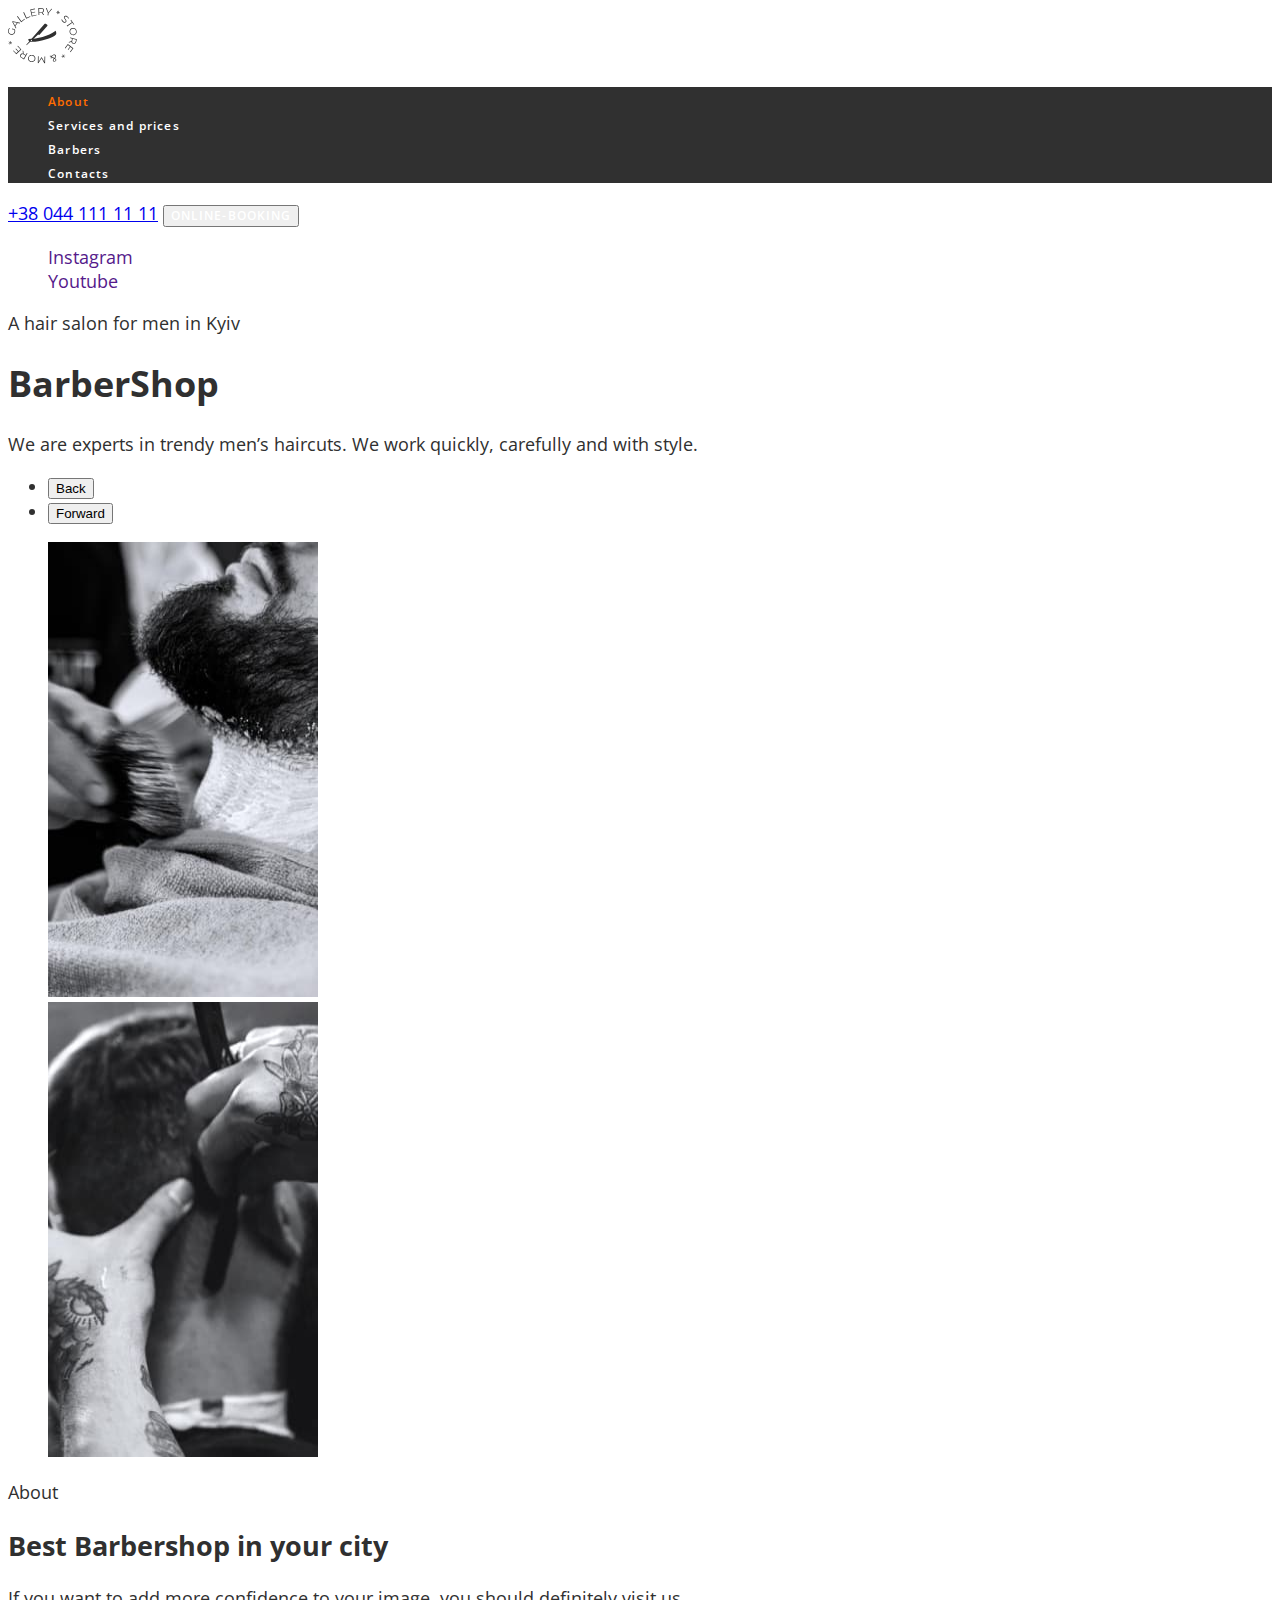
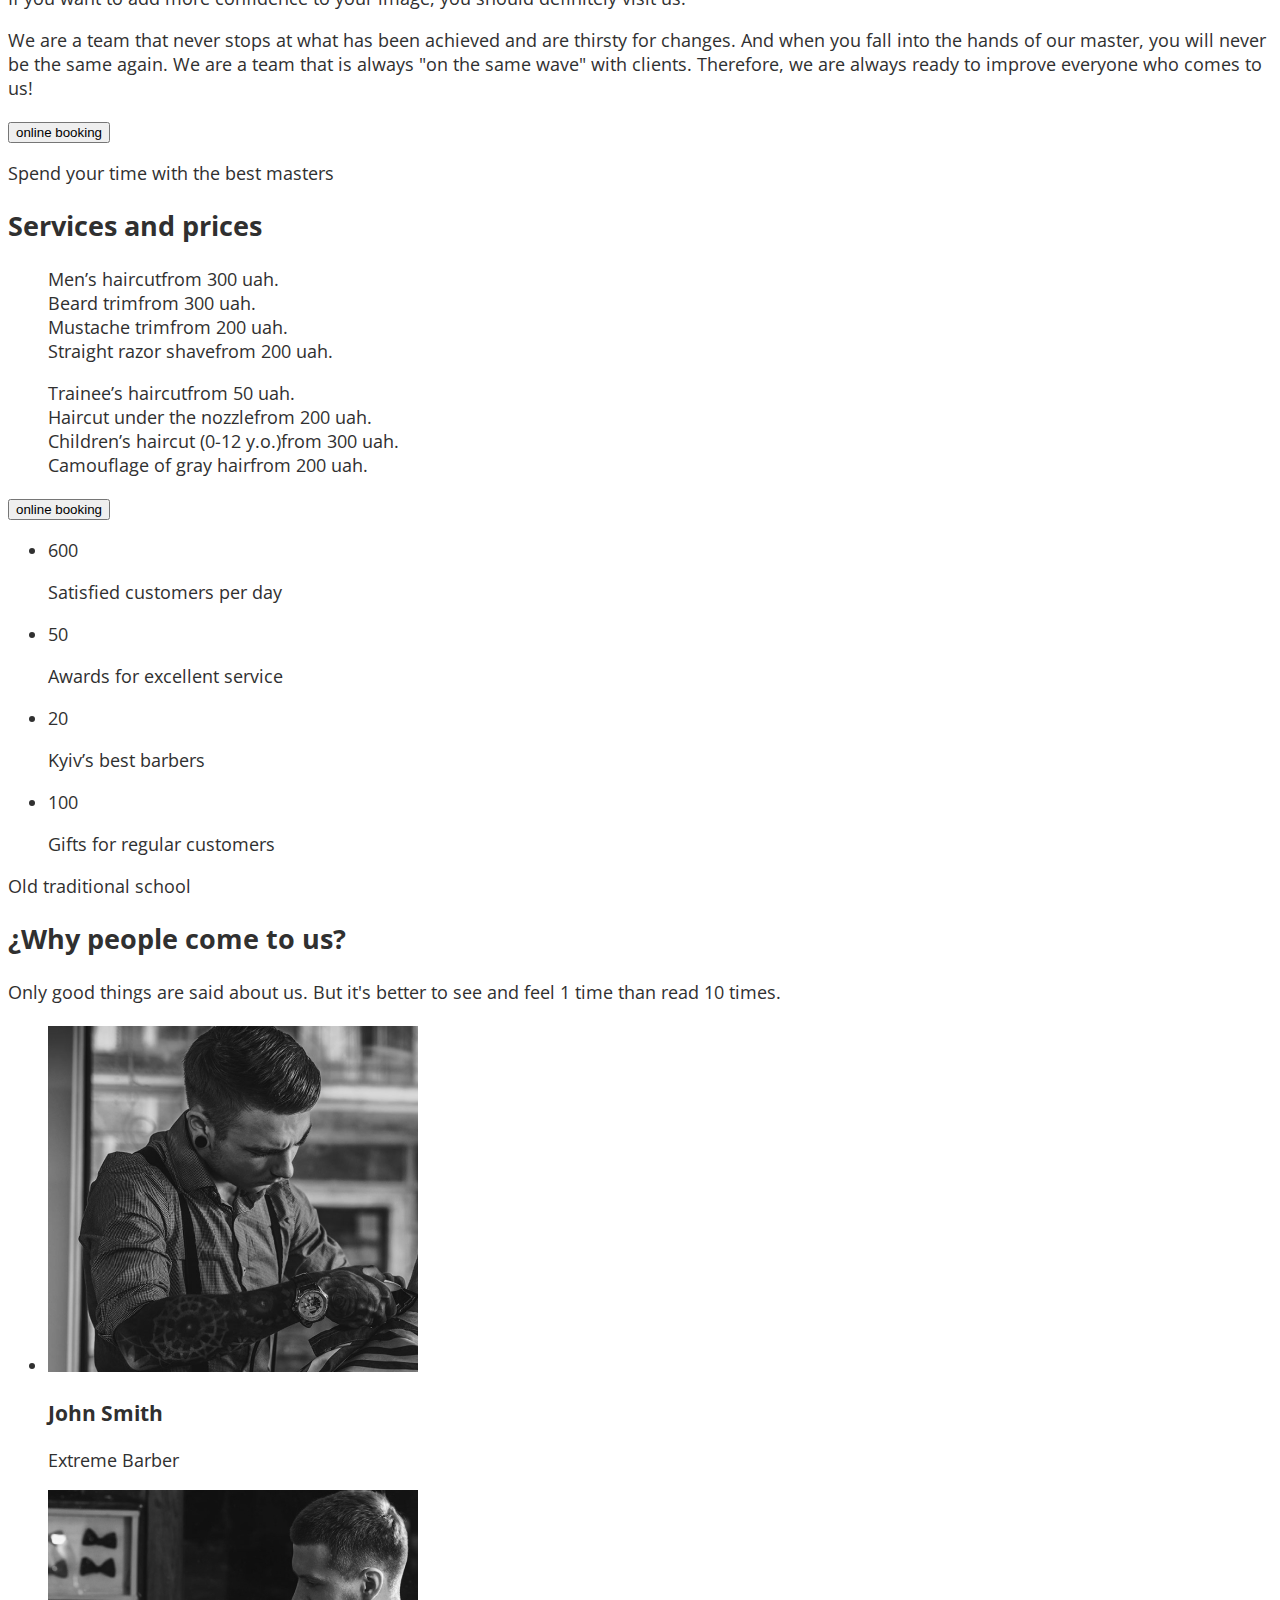
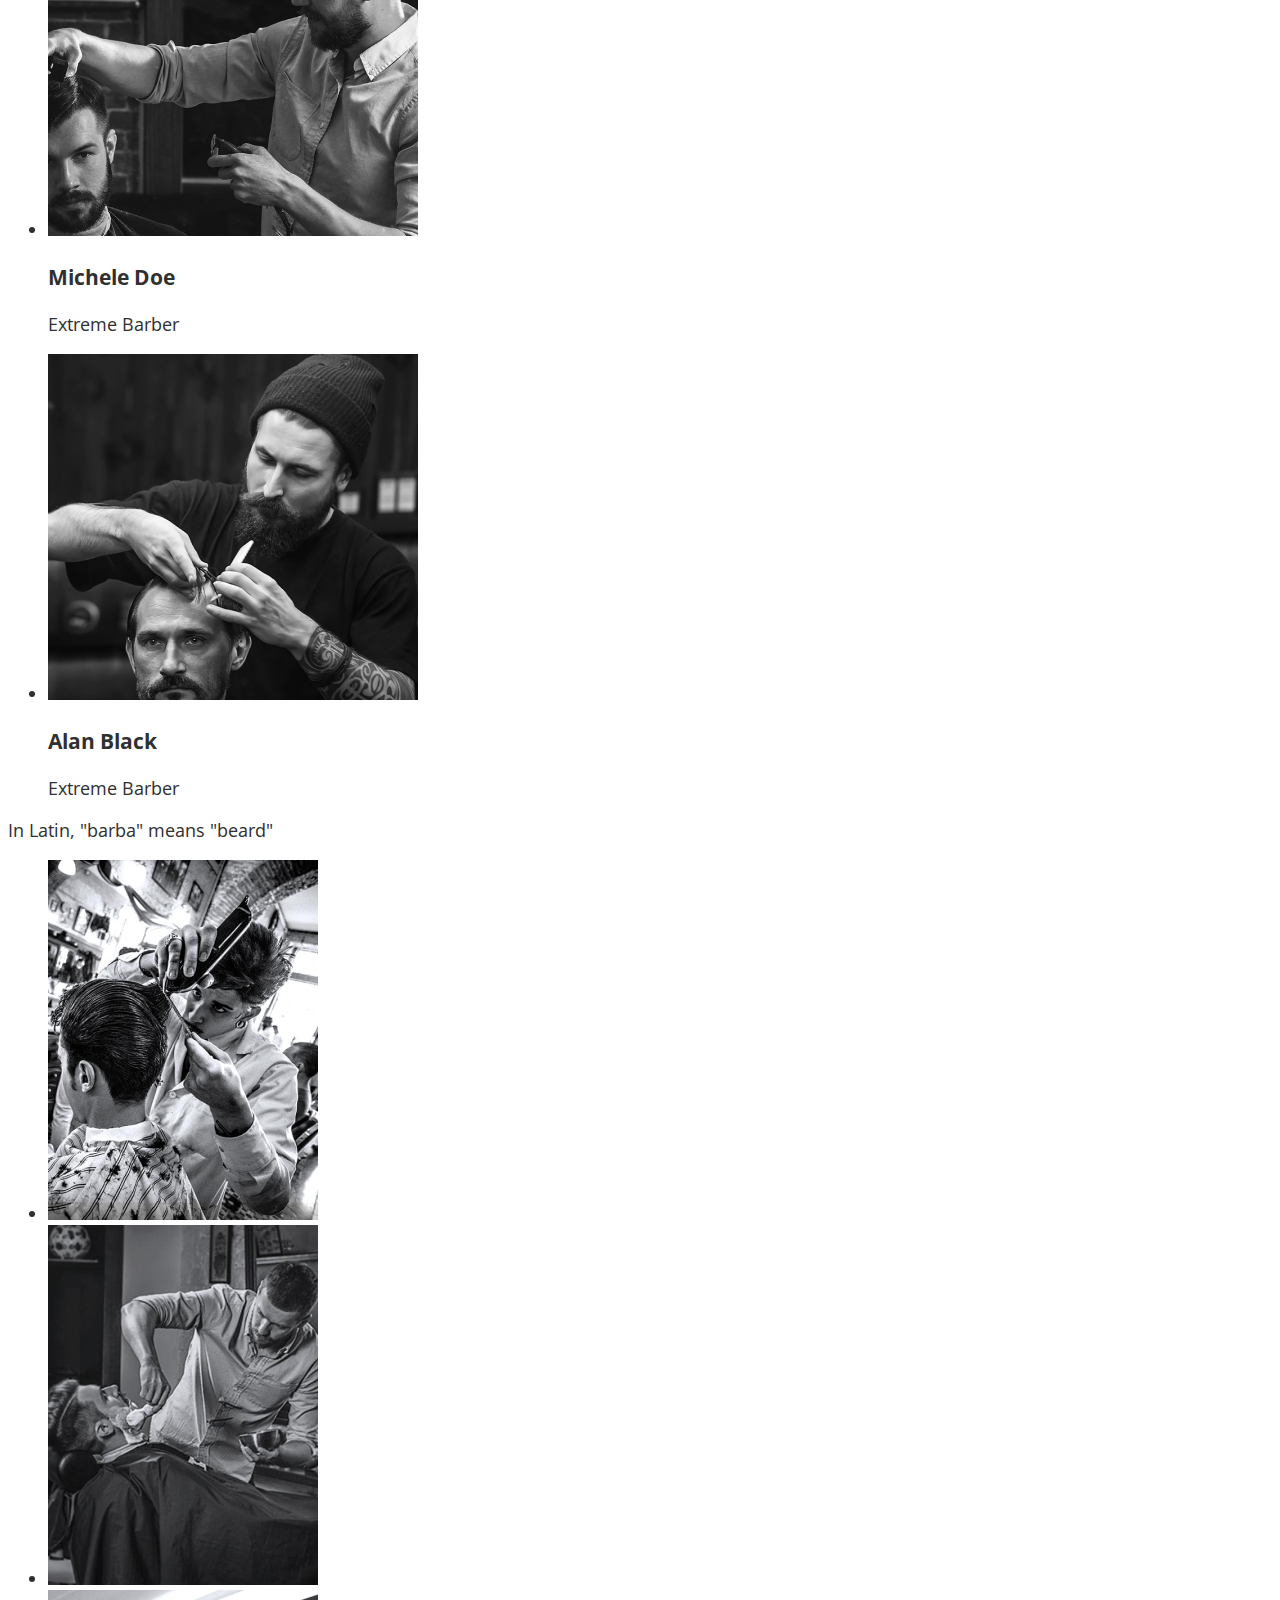
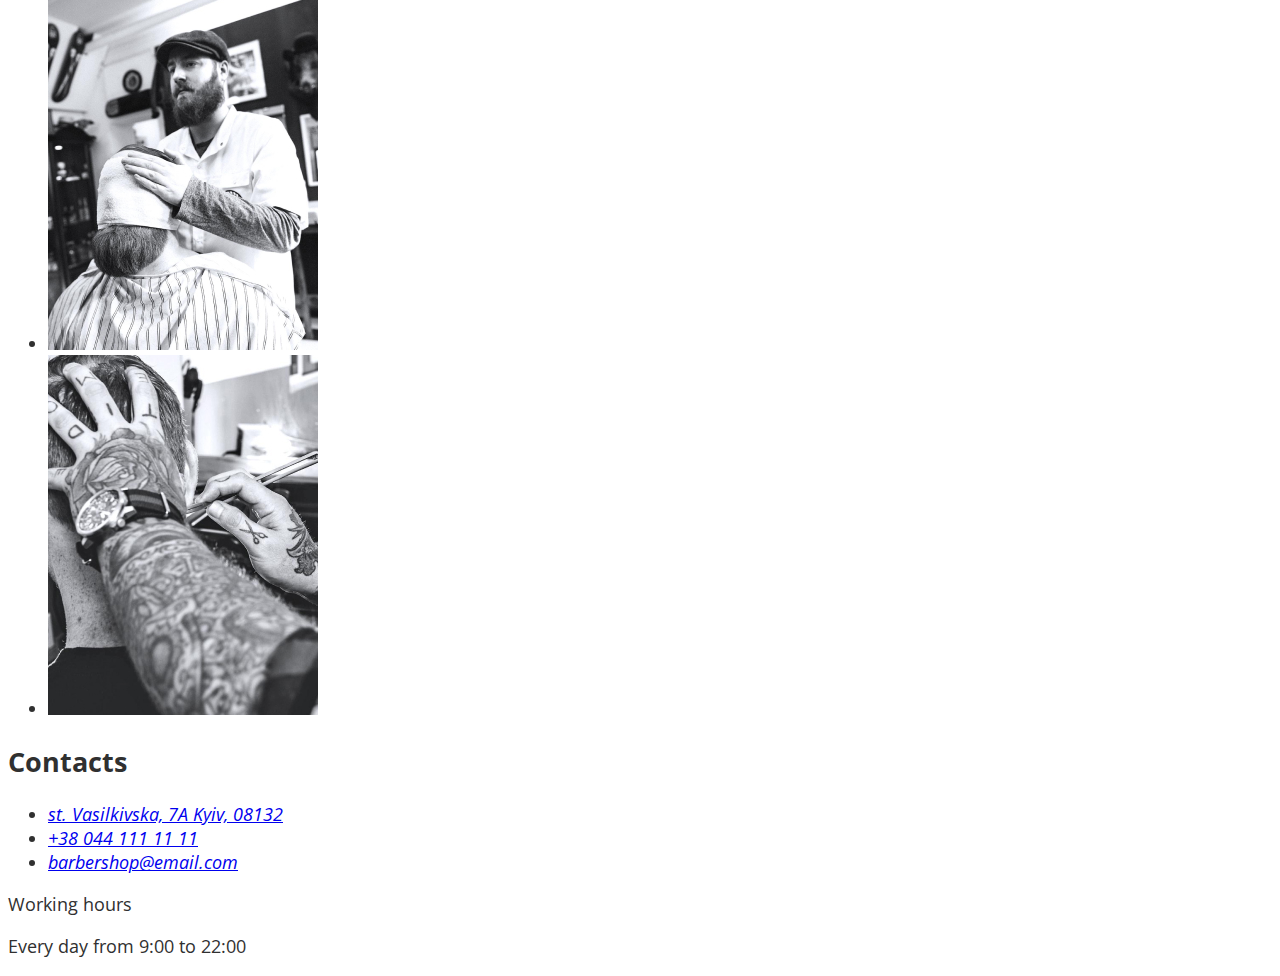
==== index.html @ a637fdd4 "module-1/2" ====
<!DOCTYPE html>
<html lang="en">

<head>
    <meta charset="UTF-8">
    <meta http-equiv="X-UA-Compatible" content="IE=edge">
    <meta name="viewport" content="width=device-width, initial-scale=1.0">
    <title>Document</title>
    <link rel="preconnect" href="https://fonts.googleapis.com">
    <link rel="preconnect" href="https://fonts.gstatic.com" crossorigin>
    <link
        href="https://fonts.googleapis.com/css2?family=Open+Sans:wght@400;600;700&family=Raleway:wght@700&display=swap"
        rel="stylesheet">
    <link rel="stylesheet" href="./css/style.css">
</head>

<body>
    <!-- header -->
    <header>
        <a href="#"><img src="./images/header/logo.svg" alt="logo"></a>
        <nav class="navigation">
            <ul class="navigation-list list">
                <li class="navigation-item"><a href="#" class="navigation-link link current">About</a></li>
                <li><a href="#" class="navigation-link link">Services and prices</a></li>
                <li><a href="#" class="navigation-link link ">Barbers</a></li>
                <li><a href="#" class="navigation-link link">Contacts</a></li>
            </ul>

        </nav>
        <a href="tel:+380441111111" class="header-contact">+38 044 111 11 11</a>
        <button type="button" class="header-btn">Online-booking</button>
    </header>
    <main>
        <!-- hero -->
        <section>
            <ul class="list">
                <li><a href="" class="link">Instagram</a></li>
                <li><a href="" class="link">Youtube</a></li>
            </ul>
            <p>A hair salon for men in Kyiv</p>
            <h1>BarberShop</h1>
            <p>We are experts in trendy men’s haircuts.
                We work quickly, carefully and with style.</p>
            <ul>
                <li><button type="button">Back</button></li>
                <li><button type="button">Forward</button></li>
            </ul>
        </section>
        <!-- about -->
        <section>
            <ul class="about-list-img list">
                <li><img src="./images/about/img1.jpeg" alt="shaving the bread" width="270" height="455"></li>
                <li><img src="./images/about/img2.jpeg" alt="haircuts" width="270" height="455"></li>
            </ul>
            <p>About</p>
            <h2>Best Barbershop in your city</h2>
            <p>If you want to add more confidence to your image, you should definitely visit us.</p>
            <p>We are a team that never stops at what has been achieved and are thirsty for changes. And when you fall
                into
                the hands
                of our master, you will never be the same again. We are a team that is always "on the same wave" with
                clients.
                Therefore, we are always ready to improve everyone who comes to us!</p>
            <button type="button">online booking</button>
        </section>
        <!-- services -->
        <section>
            <p>Spend your time with the best masters</p>
            <h2>Services and prices</h2>
            <ul class="list">
                <li><span>Men’s haircut</span><span>from 300 uah.</span></li>
                <li><span>Beard trim</span><span>from 300 uah.</span></li>
                <li><span>Mustache trim</span><span>from 200 uah.</span></li>
                <li><span>Straight razor shave</span><span>from 200 uah.</span></li>
            </ul>
            <ul class="list ">
                <li><span>Trainee’s haircut</span><span>from 50 uah.</span></li>
                <li><span>Haircut under the nozzle</span>from 200 uah.<span></span></li>
                <li><span>Children’s haircut (0-12 y.o.)</span>from 300 uah.<span></span></li>
                <li><span>Camouflage of gray hair</span><span>from 200 uah.</span></li>
            </ul>
            <button type="button">online booking</button>
        </section>

        <!-- advantages -->
        <section>
            <div>
                <ul>
                    <li>
                        <p>600</p>
                        <p>Satisfied customers per day</p>
                    </li>
                    <li>
                        <p>50</p>
                        <p>Awards for excellent service</p>
                    </li>
                    <li>
                        <p>20</p>
                        <p>Kyiv’s best barbers</p>
                    </li>
                    <li>
                        <p>100</p>
                        <p>Gifts for regular customers</p>
                    </li>
                </ul>
            </div>
            <div>
                <p>Old traditional school</p>
                <h2>¿Why people come to us?</h2>
                <p>
                    Only good things are said about us. But it's better to see and feel
                    1 time than read 10 times.
                </p>
            </div>
        </section>
        <!-- master -->
        <section>
            <p></p>
            <h2></h2>
            <ul>
                <li>
                    <img src="./images/team/master-1.jpg" alt="the master cuts the client's hair" width="370"
                        height="346" />
                    <h3>John Smith</h3>
                    <p>Extreme Barber</p>
                </li>
                <li>
                    <img src="./images/team/master-2.jpg" alt="the master cuts the client's hair" width="370"
                        height="346" />
                    <h3>Michele Doe</h3>
                    <p>Extreme Barber</p>
                </li>
                <li>
                    <img src="./images/team/master-3.jpg" alt="the master cuts the client's hair" width="370"
                        height="346" />
                    <h3>Alan Black</h3>
                    <p>Extreme Barber</p>
                </li>
            </ul>
        </section>
        <!-- gallery -->
        <section>
            <h2 hidden>Gallery</h2>
            <p>In Latin, "barba" means "beard"</p>
            <ul>
                <li>
                    <img src="./images/gallery/gallery-1.jpg" alt="the master cuts the client's hair" width="270"
                        height="360" />
                </li>
                <li>
                    <img src="./images/gallery/gallery-2.jpg" alt="the master shaves the client's beard" width="270"
                        height="360" />
                </li>
                <li>
                    <img src="./images/gallery/gallery-3.jpg" alt="the master cuts the client's hair" width="270"
                        height="360" />
                </li>
                <li>
                    <img src="./images/gallery/gallery-4.jpg" alt="the master cuts the client's hai" width="270"
                        height="360" />
                </li>
            </ul>
        </section>
        <!-- feedback -->
        <section>
            <h2></h2>
        </section>
        <!-- contact -->
        <section>
            <h2>Contacts</h2>
            <address>
                <ul>
                    <li>
                        <a href="https://goo.gl/maps/oTrsoHZPhoUVSfgp6" target="_blank" rel="noopener noreffere">st.
                            Vasilkivska, 7A Kyiv, 08132</a>
                    </li>
                    <li><a href="tel:+380441111111">+38 044 111 11 11</a></li>
                    <li>
                        <a href="mailto:barbershop@email.com">barbershop@email.com</a>
                    </li>
                </ul>
            </address>
            <p>Working hours</p>
            <p>Every day from 9:00 to 22:00</p>
        </section>
    </main>

</body>

</html>
---- css/style.css ----
:root {
--primary-color-text: #303030;
--accent-color: #FF6C00;
}
body{
    font-family: 'Open Sans', sans-serif;
    font-size: 18px;
    color: var(--primary-color-text);
}
.link{
    text-decoration: none;
}
.list{
    list-style: none;
}
  
.navigation {
   background-color: #303030;
}
   .navigation-link {
  
 
        font-weight: 600;
        font-size: 12px;
        line-height: calc(16 / 12);
        letter-spacing: 0.1em;
    
        color: #FFFFFF;
   }
   .navigation-link:hover,
   .navigation-link:focus {
color: var(--accent-color);
   }
.navigation-link.current {
    color: var(--accent-color);
}
   .link {}

   .header-contact {}

   .header-btn {
    font-family: 'Open Sans', sans-serif;
       
        font-weight: 600;
        font-size: 12px;
        line-height: calc(16 / 12);
        letter-spacing: 0.09em;
        text-transform: uppercase;
        cursor: pointer;
        color: #FFFFFF;
   }
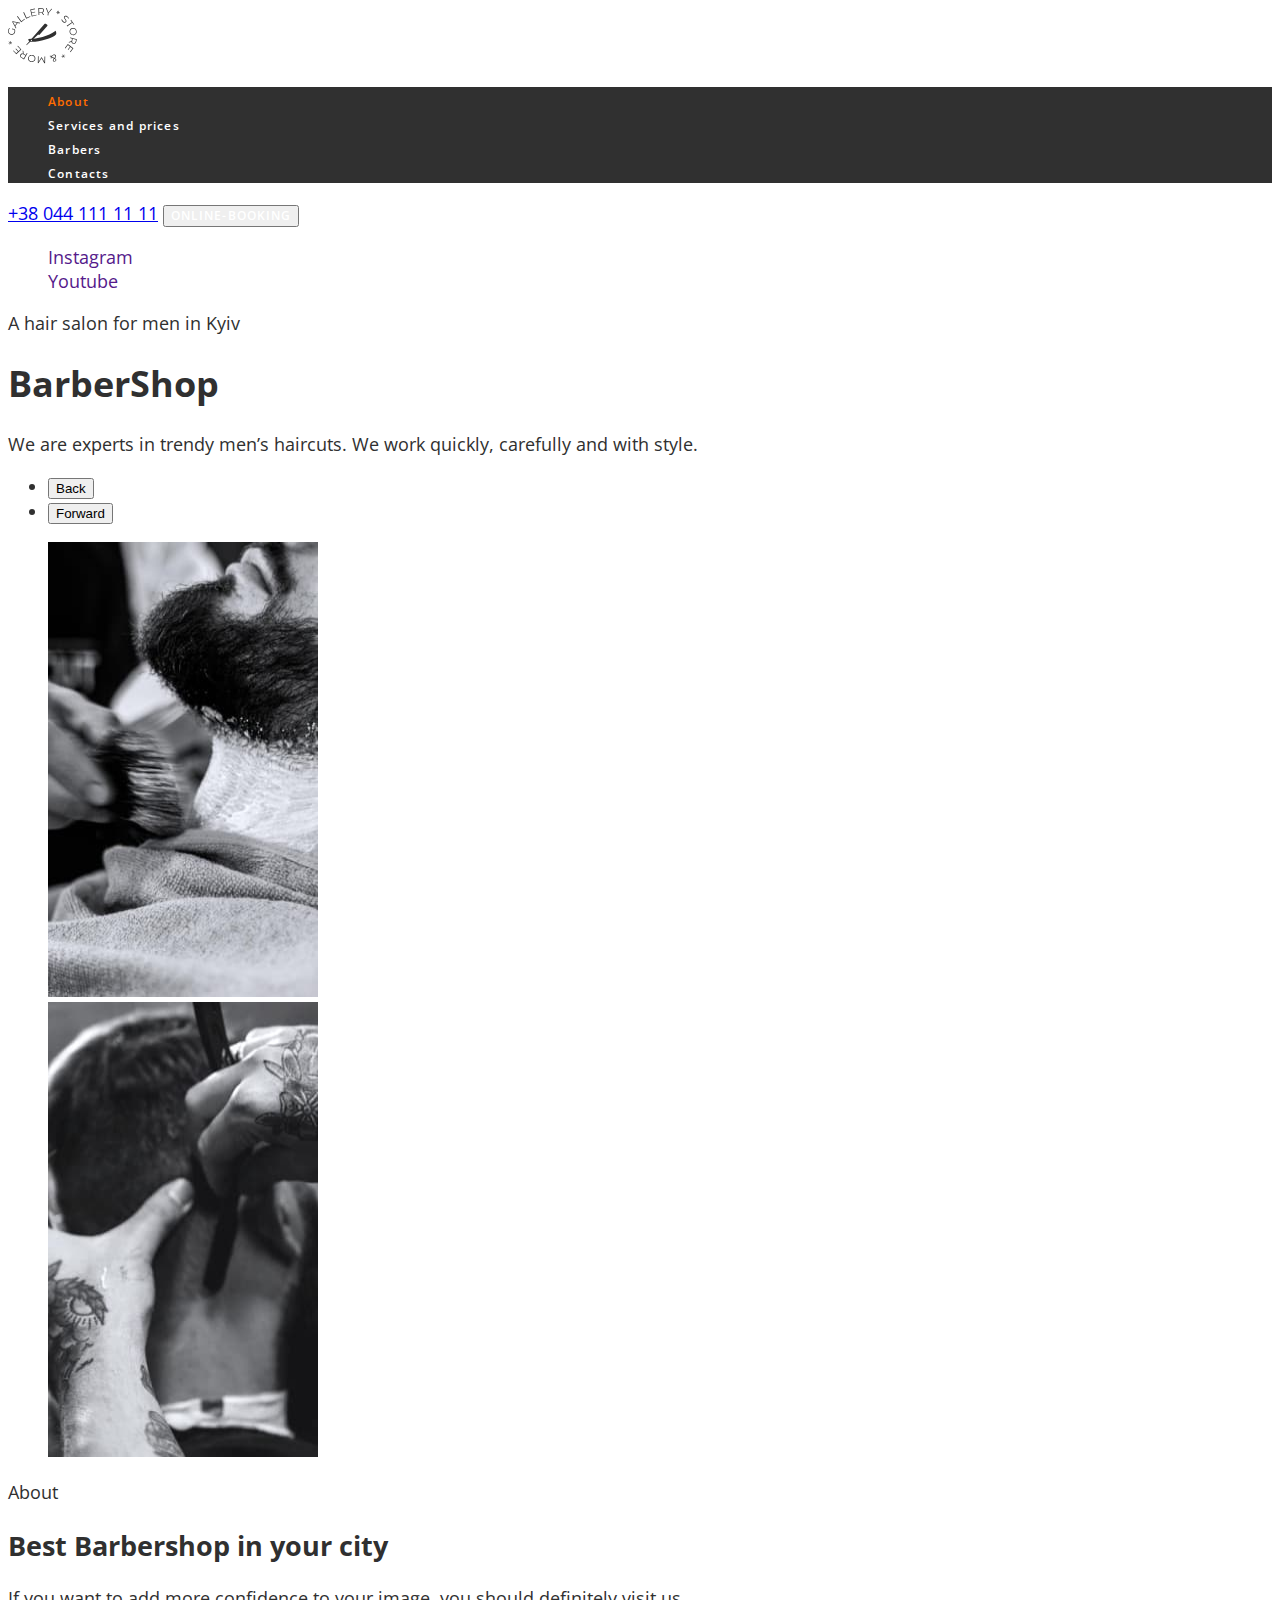
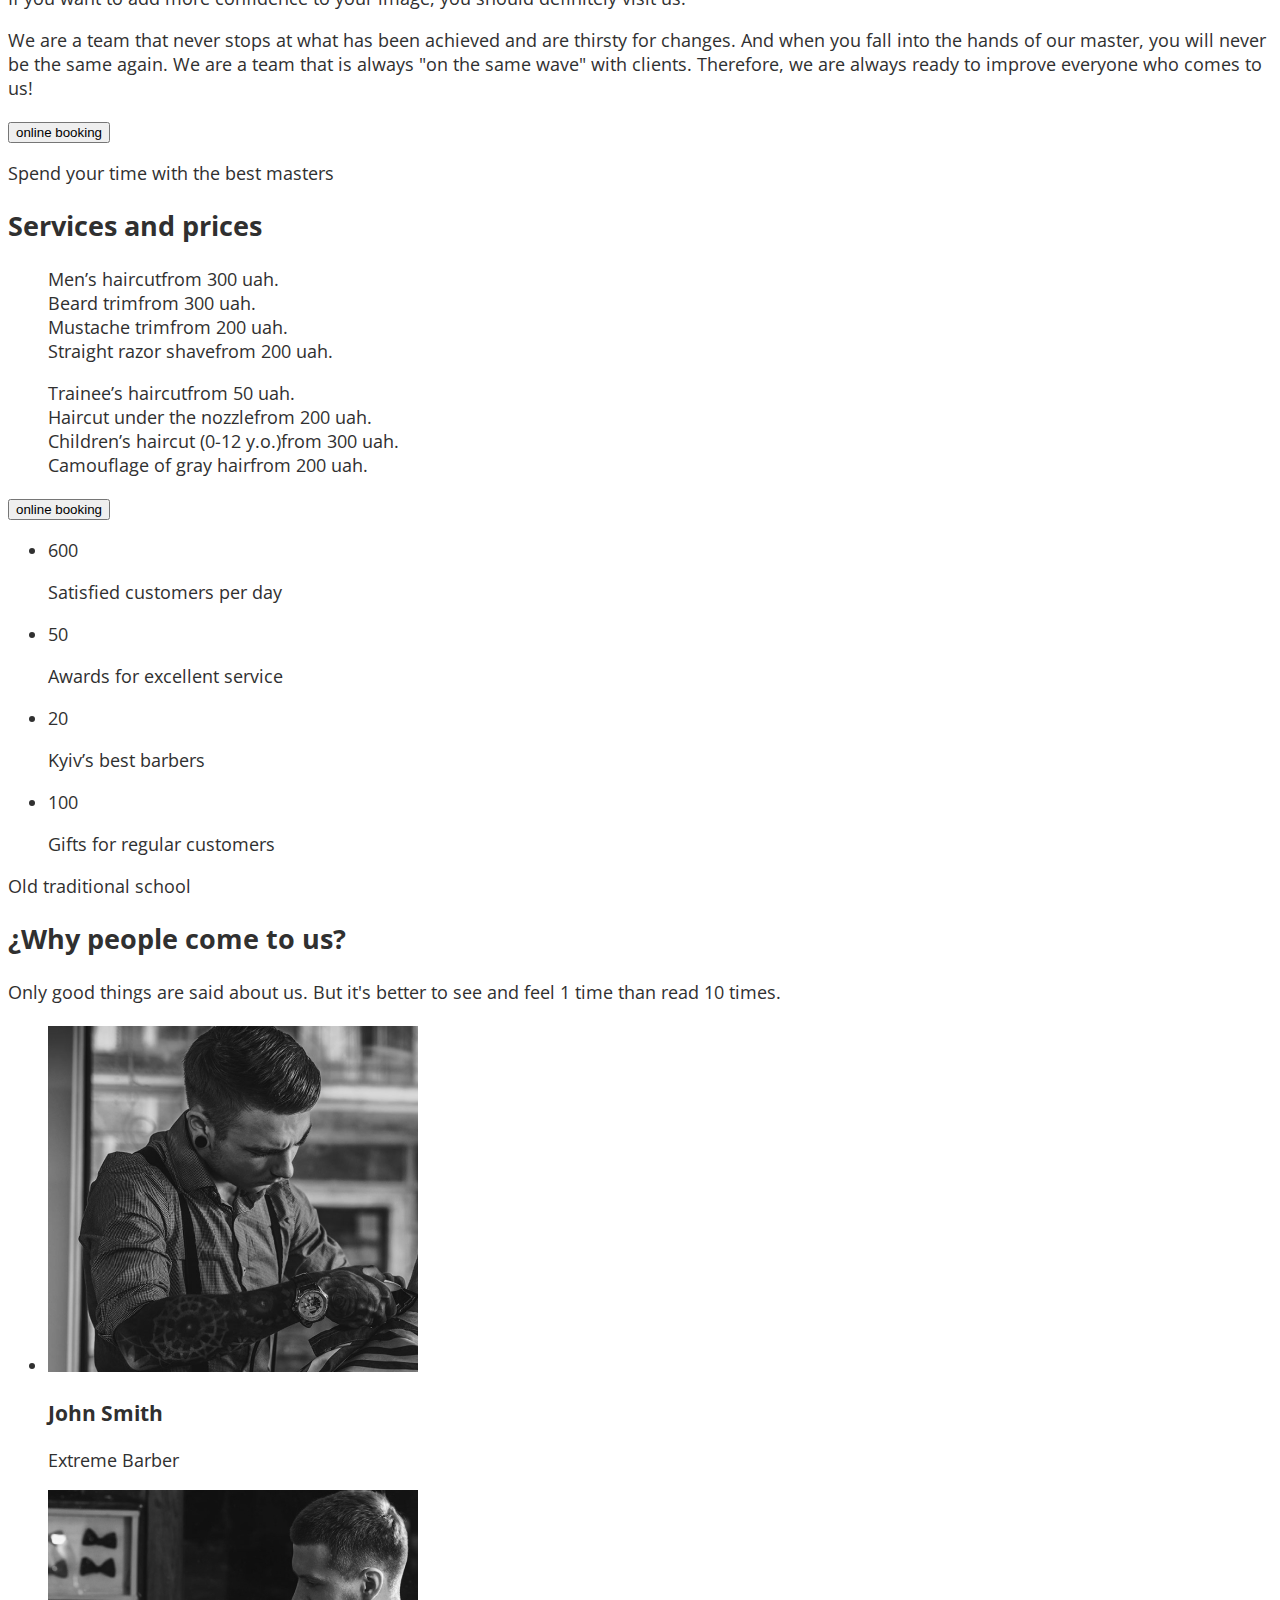
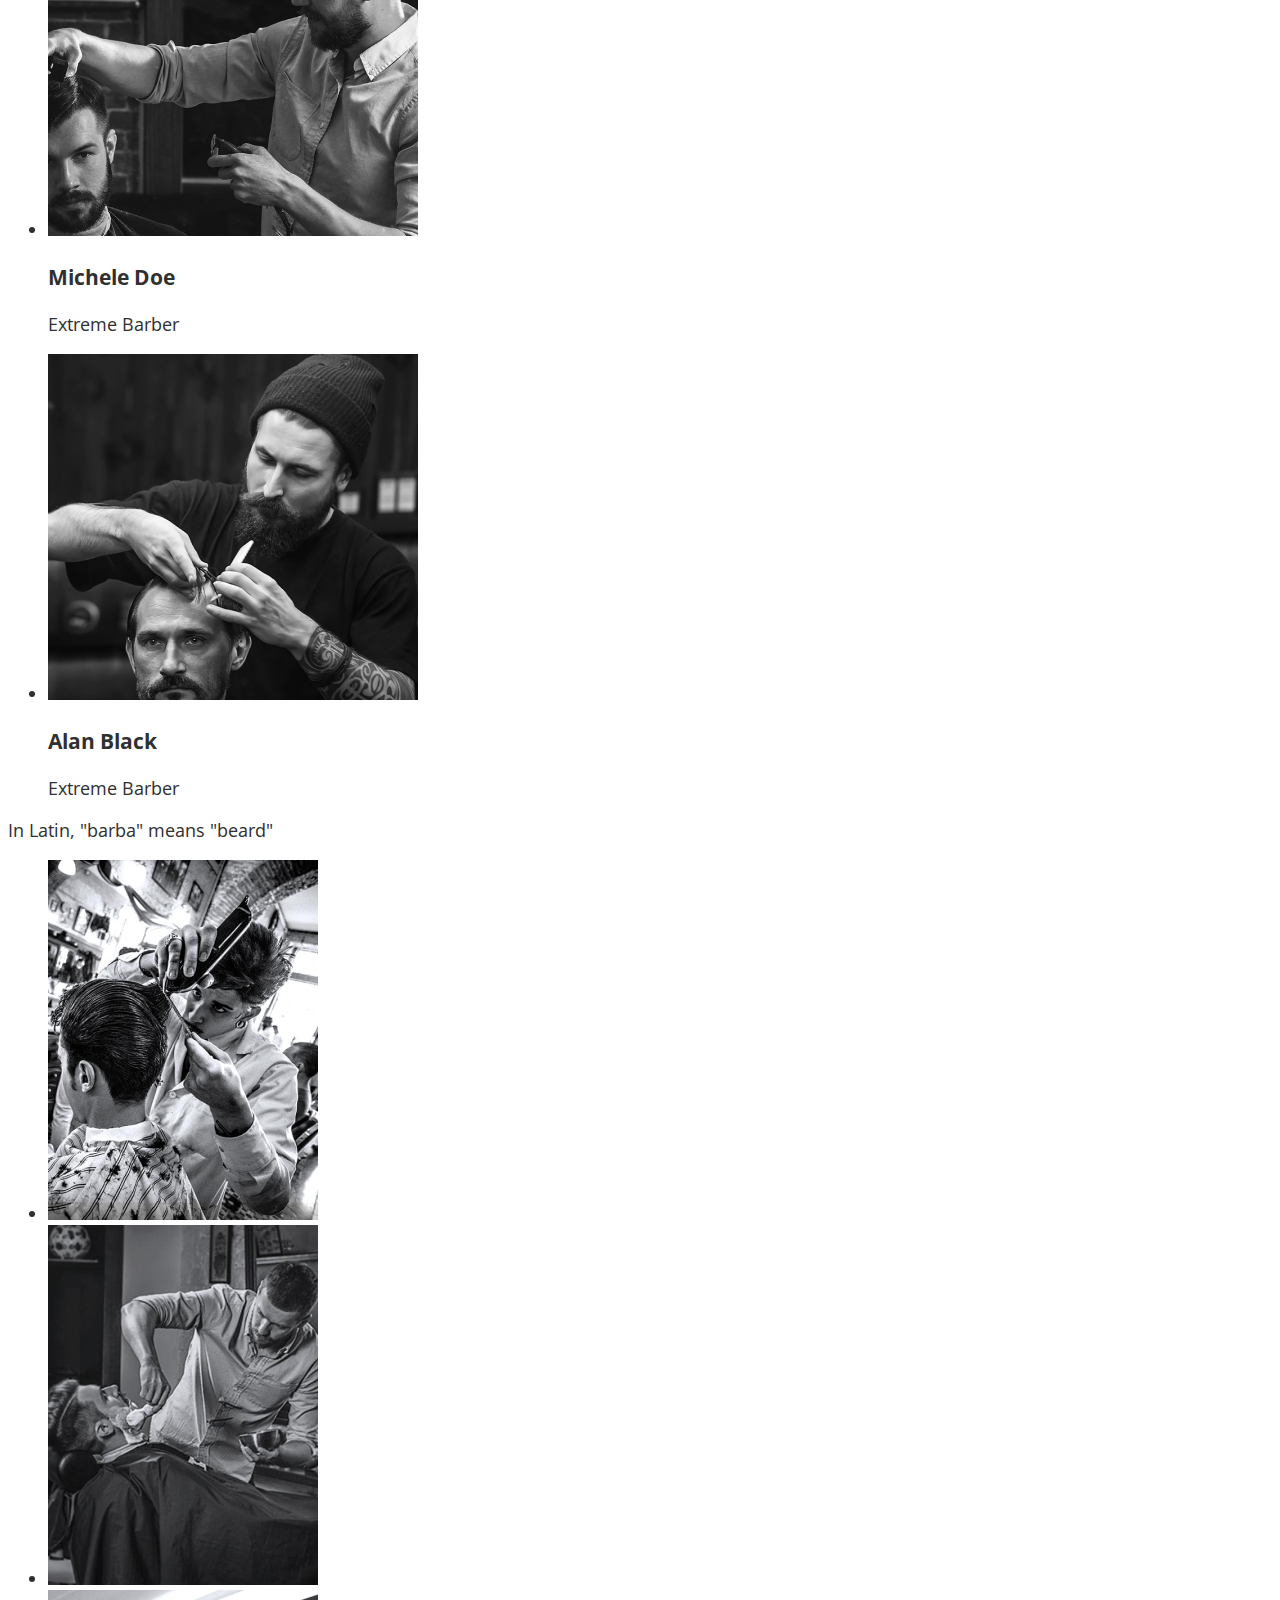
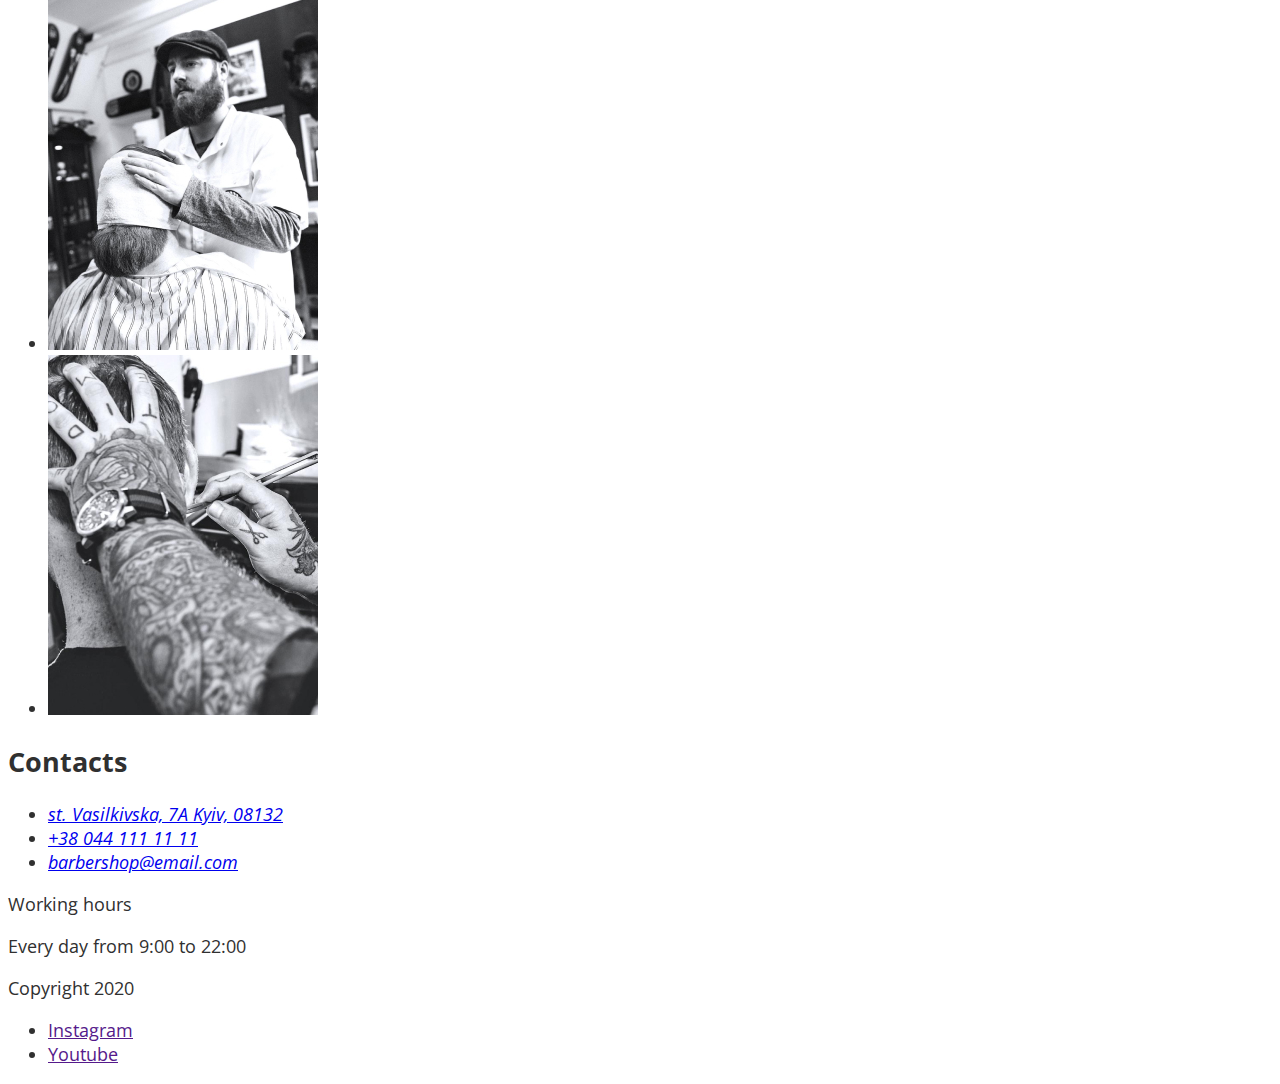
==== commit 8cc7c9d8: "Update index.html" ====
--- a/index.html
+++ b/index.html
@@ -184,6 +184,13 @@
             <p>Every day from 9:00 to 22:00</p>
         </section>
     </main>
+    <footer>
+        <p>Copyright 2020</p>
+        <ul>
+            <li><a href="">Instagram</a></li>
+            <li><a href="">Youtube</a></li>
+        </ul>
+    </footer>
 
 </body>
 
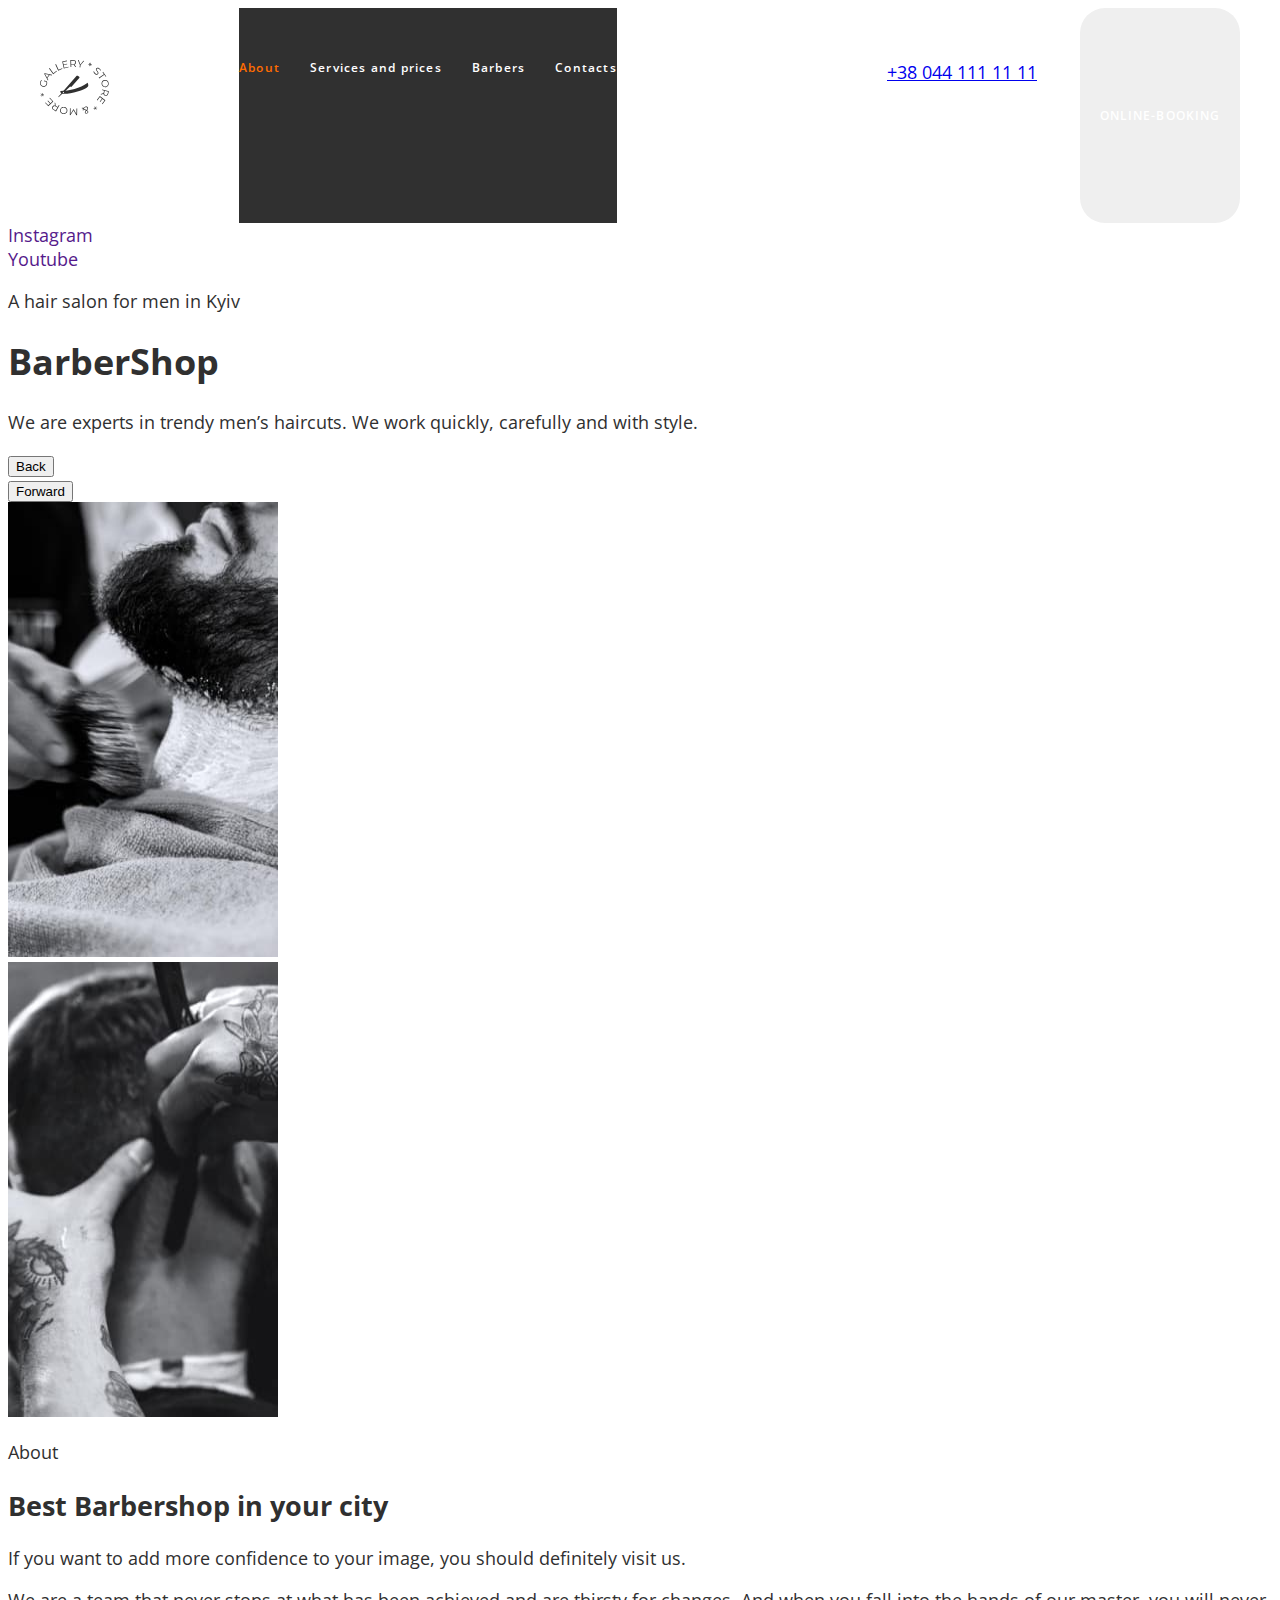
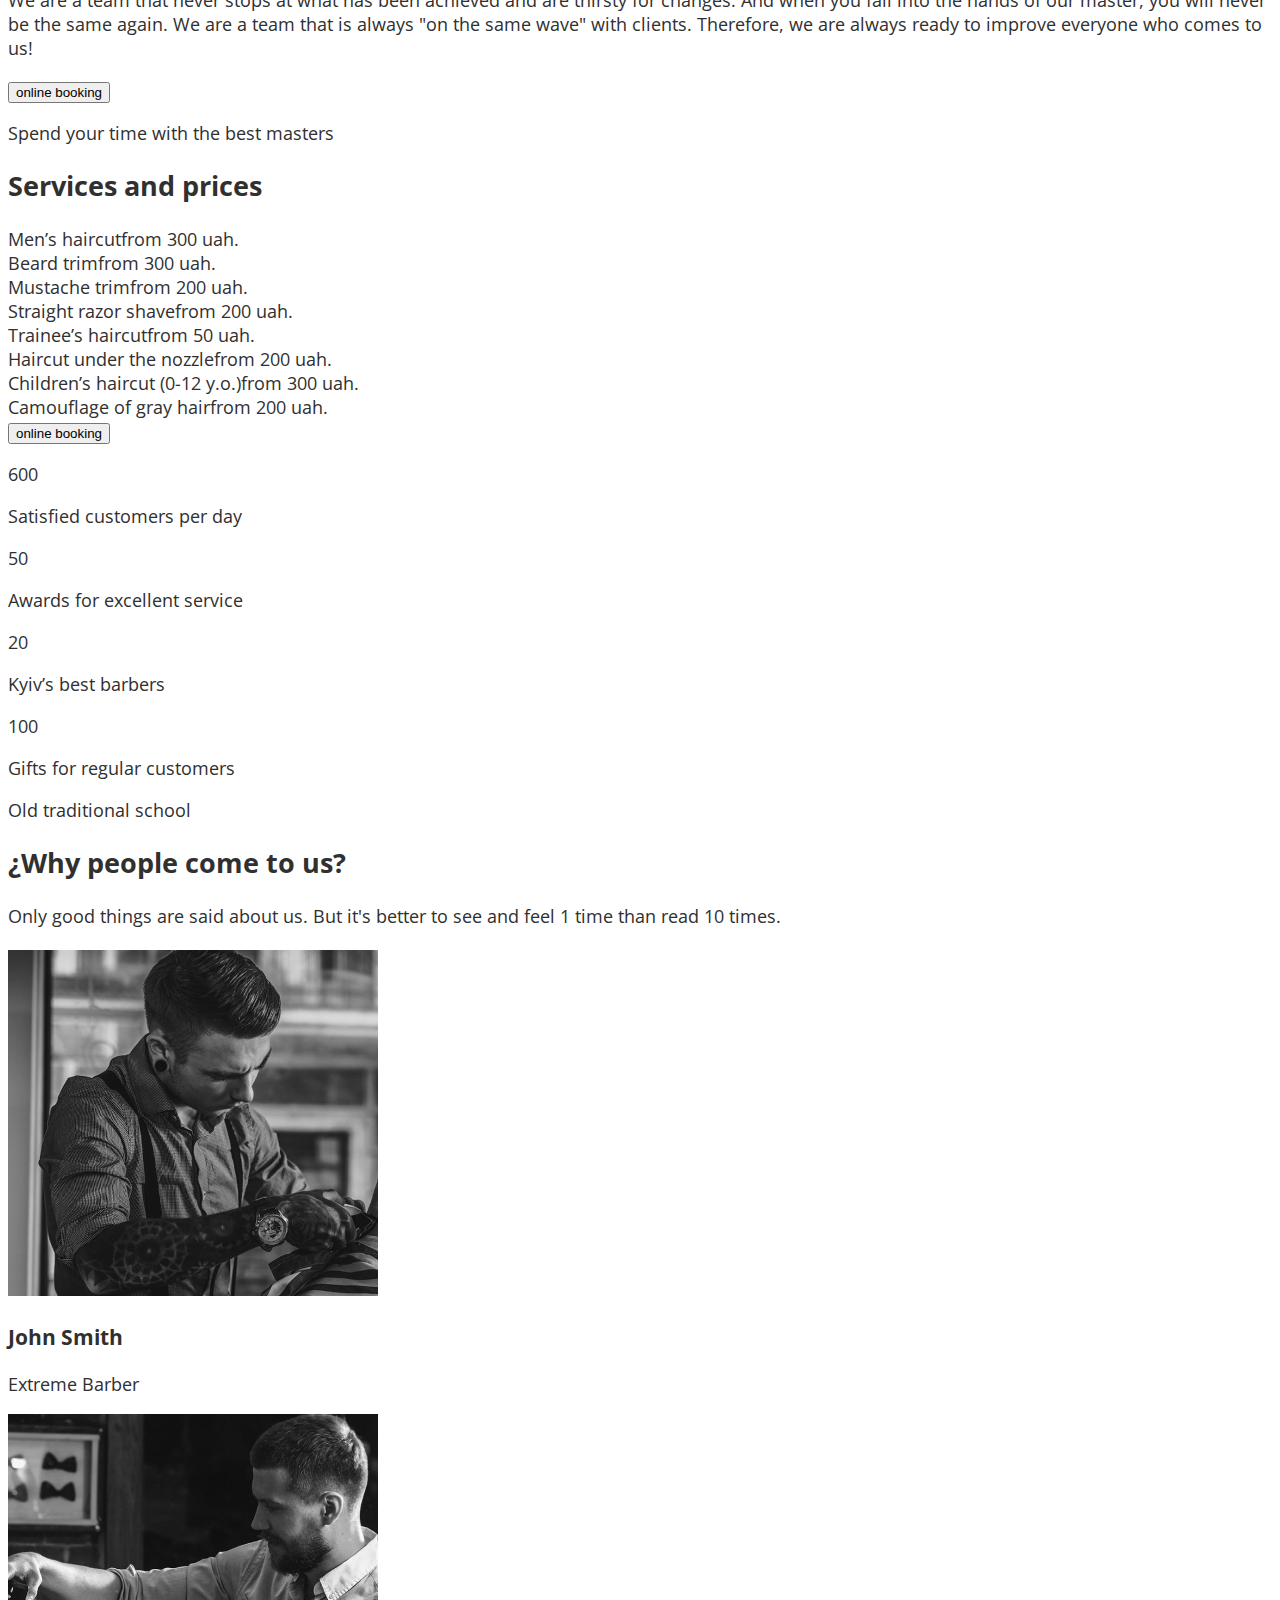
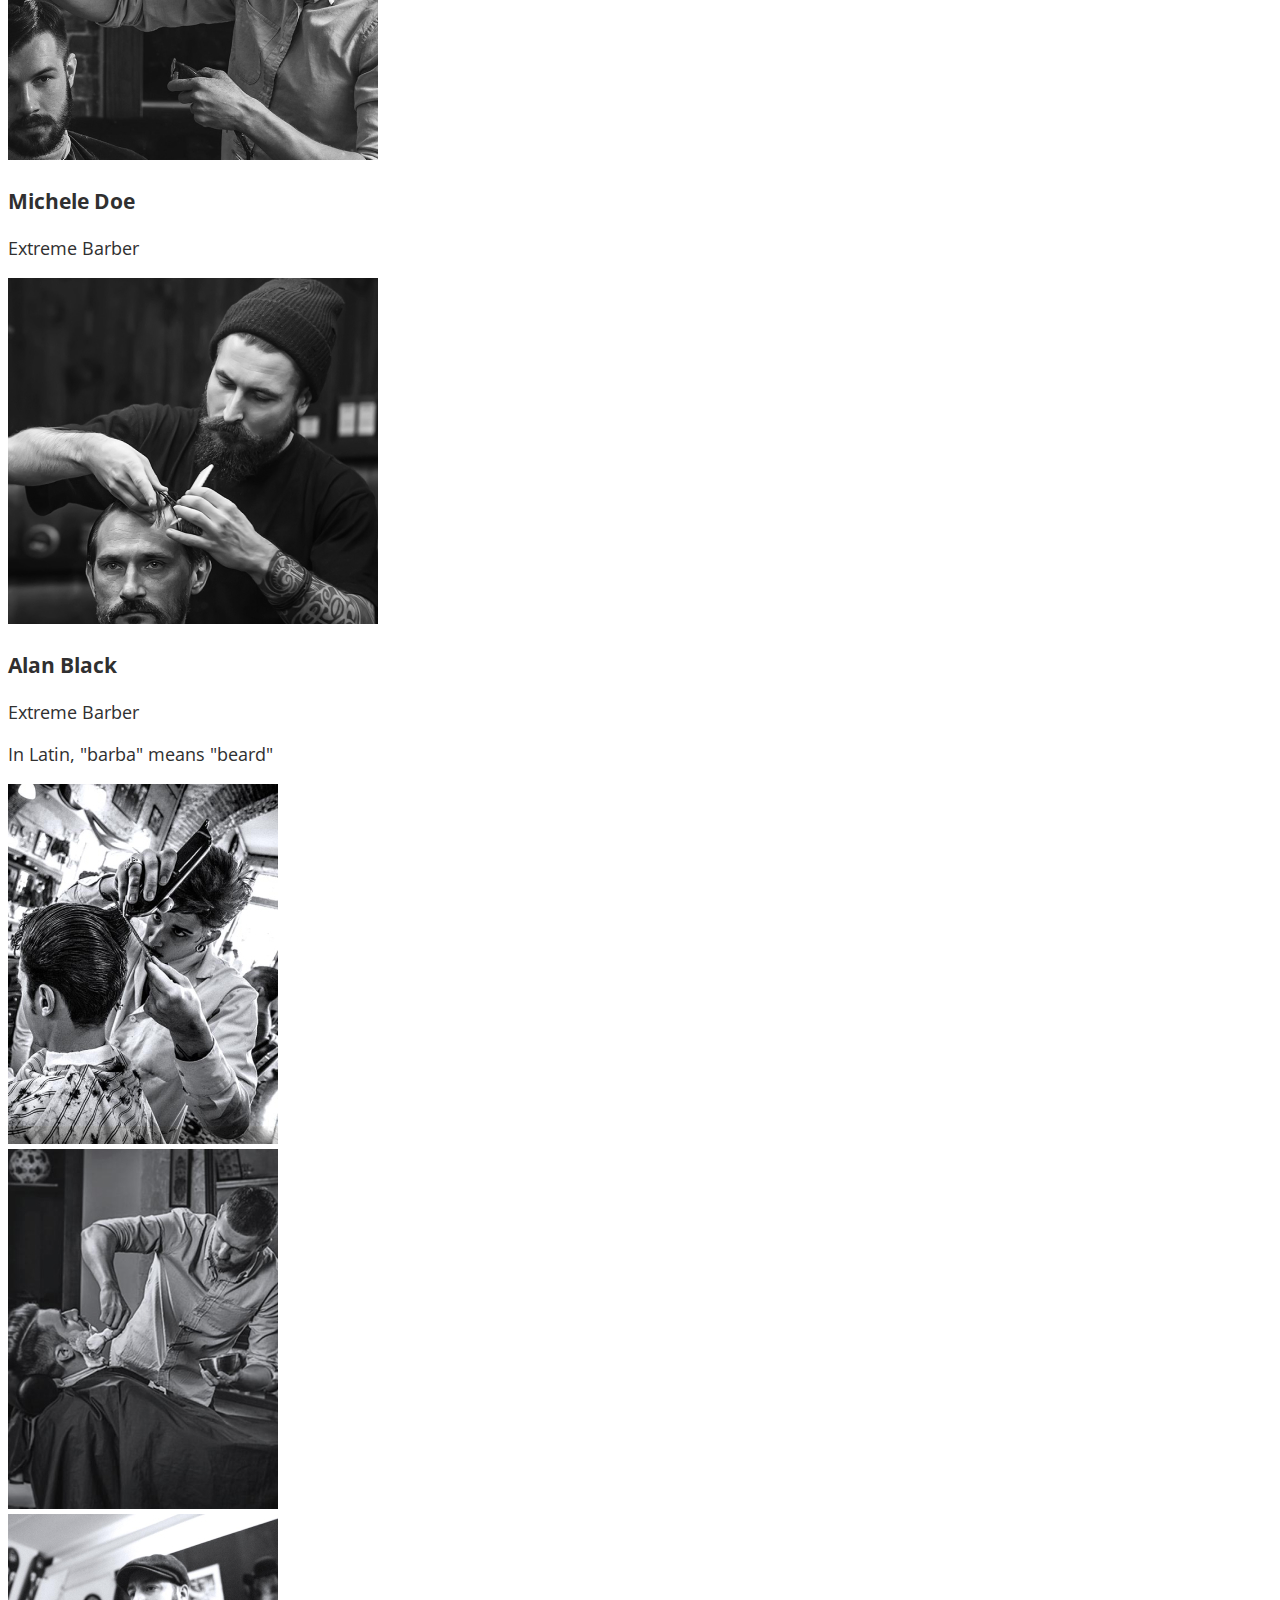
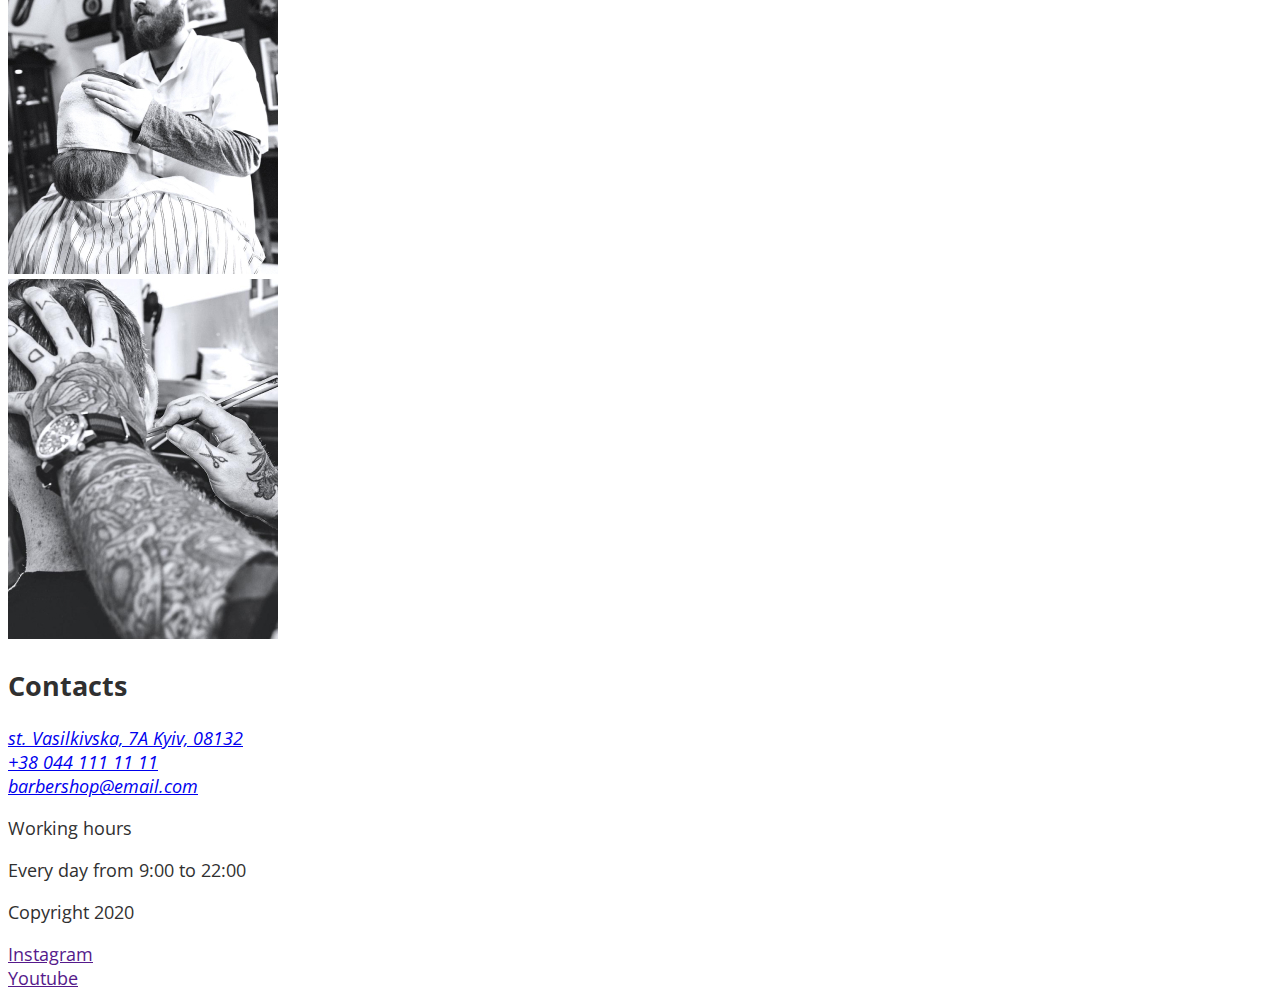
==== commit f4ecd569: "module-3" ====
--- a/index.html
+++ b/index.html
@@ -17,18 +17,22 @@
 <body>
     <!-- header -->
     <header>
-        <a href="#"><img src="./images/header/logo.svg" alt="logo"></a>
-        <nav class="navigation">
-            <ul class="navigation-list list">
-                <li class="navigation-item"><a href="#" class="navigation-link link current">About</a></li>
-                <li><a href="#" class="navigation-link link">Services and prices</a></li>
-                <li><a href="#" class="navigation-link link ">Barbers</a></li>
-                <li><a href="#" class="navigation-link link">Contacts</a></li>
-            </ul>
-
-        </nav>
-        <a href="tel:+380441111111" class="header-contact">+38 044 111 11 11</a>
-        <button type="button" class="header-btn">Online-booking</button>
+        <div class="container header-container">
+            <a class="logo" href="#"><img src="./images/header/logo.svg" alt="logo"></a>
+            <nav class="navigation">
+                <ul class="navigation-list list">
+                    <li class="navigation-item"><a href="#" class="navigation-link link current">About</a></li>
+                    <li><a href="#" class="navigation-link link">Services and prices</a></li>
+                    <li><a href="#" class="navigation-link link ">Barbers</a></li>
+                    <li><a href="#" class="navigation-link link">Contacts</a></li>
+                </ul>
+
+            </nav>
+            <div class="contact-wrap">
+                <a href="tel:+380441111111" class="header-contact">+38 044 111 11 11</a>
+                <button type="button" class="header-btn">Online-booking</button>
+            </div>
+        </div>
     </header>
     <main>
         <!-- hero -->
--- a/css/style.css
+++ b/css/style.css
@@ -1,51 +1,90 @@
 :root {
---primary-color-text: #303030;
---accent-color: #FF6C00;
+  --primary-color-text: #303030;
+  --accent-color: #ff6c00;
 }
-body{
-    font-family: 'Open Sans', sans-serif;
-    font-size: 18px;
-    color: var(--primary-color-text);
+body {
+  font-family: "Open Sans", sans-serif;
+  font-size: 18px;
+  color: var(--primary-color-text);
 }
-.link{
-    text-decoration: none;
+.link {
+  text-decoration: none;
 }
-.list{
-    list-style: none;
+.list {
+  list-style: none;
 }
-  
+ul {
+  padding-left: 0;
+  margin: 0;
+}
+.container {
+  width: 1200px;
+  padding: 0 15px;
+  margin-left: auto;
+  margin-right: auto;
+}
+/* header */
 .navigation {
-   background-color: #303030;
+  background-color: #303030;
 }
-   .navigation-link {
-  
- 
-        font-weight: 600;
-        font-size: 12px;
-        line-height: calc(16 / 12);
-        letter-spacing: 0.1em;
-    
-        color: #FFFFFF;
-   }
-   .navigation-link:hover,
-   .navigation-link:focus {
-color: var(--accent-color);
-   }
+.logo {
+padding-top: 52px;
+    padding-bottom: 102px;
+    margin-right: 130px;
+}
+.navigation-link {
+  font-weight: 600;
+  font-size: 12px;
+  line-height: calc(16 / 12);
+  letter-spacing: 0.1em;
+
+  color: #ffffff;
+  padding-top: 52px;
+  padding-bottom: 102px;
+  display: block;
+}
+.navigation-link:hover,
+.navigation-link:focus {
+  color: var(--accent-color);
+}
 .navigation-link.current {
-    color: var(--accent-color);
+  color: var(--accent-color);
 }
-   .link {}
+.link {
+}
 
-   .header-contact {}
+.header-contact {
+  padding-top: 52px;
+  padding-bottom: 102px;
+}
 
-   .header-btn {
-    font-family: 'Open Sans', sans-serif;
-       
-        font-weight: 600;
-        font-size: 12px;
-        line-height: calc(16 / 12);
-        letter-spacing: 0.09em;
-        text-transform: uppercase;
-        cursor: pointer;
-        color: #FFFFFF;
-   }+.header-btn {
+  font-family: "Open Sans", sans-serif;
+
+  font-weight: 600;
+  font-size: 12px;
+  line-height: calc(16 / 12);
+  letter-spacing: 0.09em;
+  text-transform: uppercase;
+  cursor: pointer;
+  color: #ffffff;
+  /* padding: 12px 20px; */
+  min-width: 160px;
+  min-height: 40px;
+border: 1px solid #FF6C00;
+    border-radius: 25px;
+    border-color: transparent;
+}
+
+.header-container {
+  display: flex;
+}
+.navigation-list {
+  display: flex;
+  gap: 30px;
+}
+.contact-wrap{
+    display: flex;
+    gap: 43px;
+    margin-left: auto;
+}
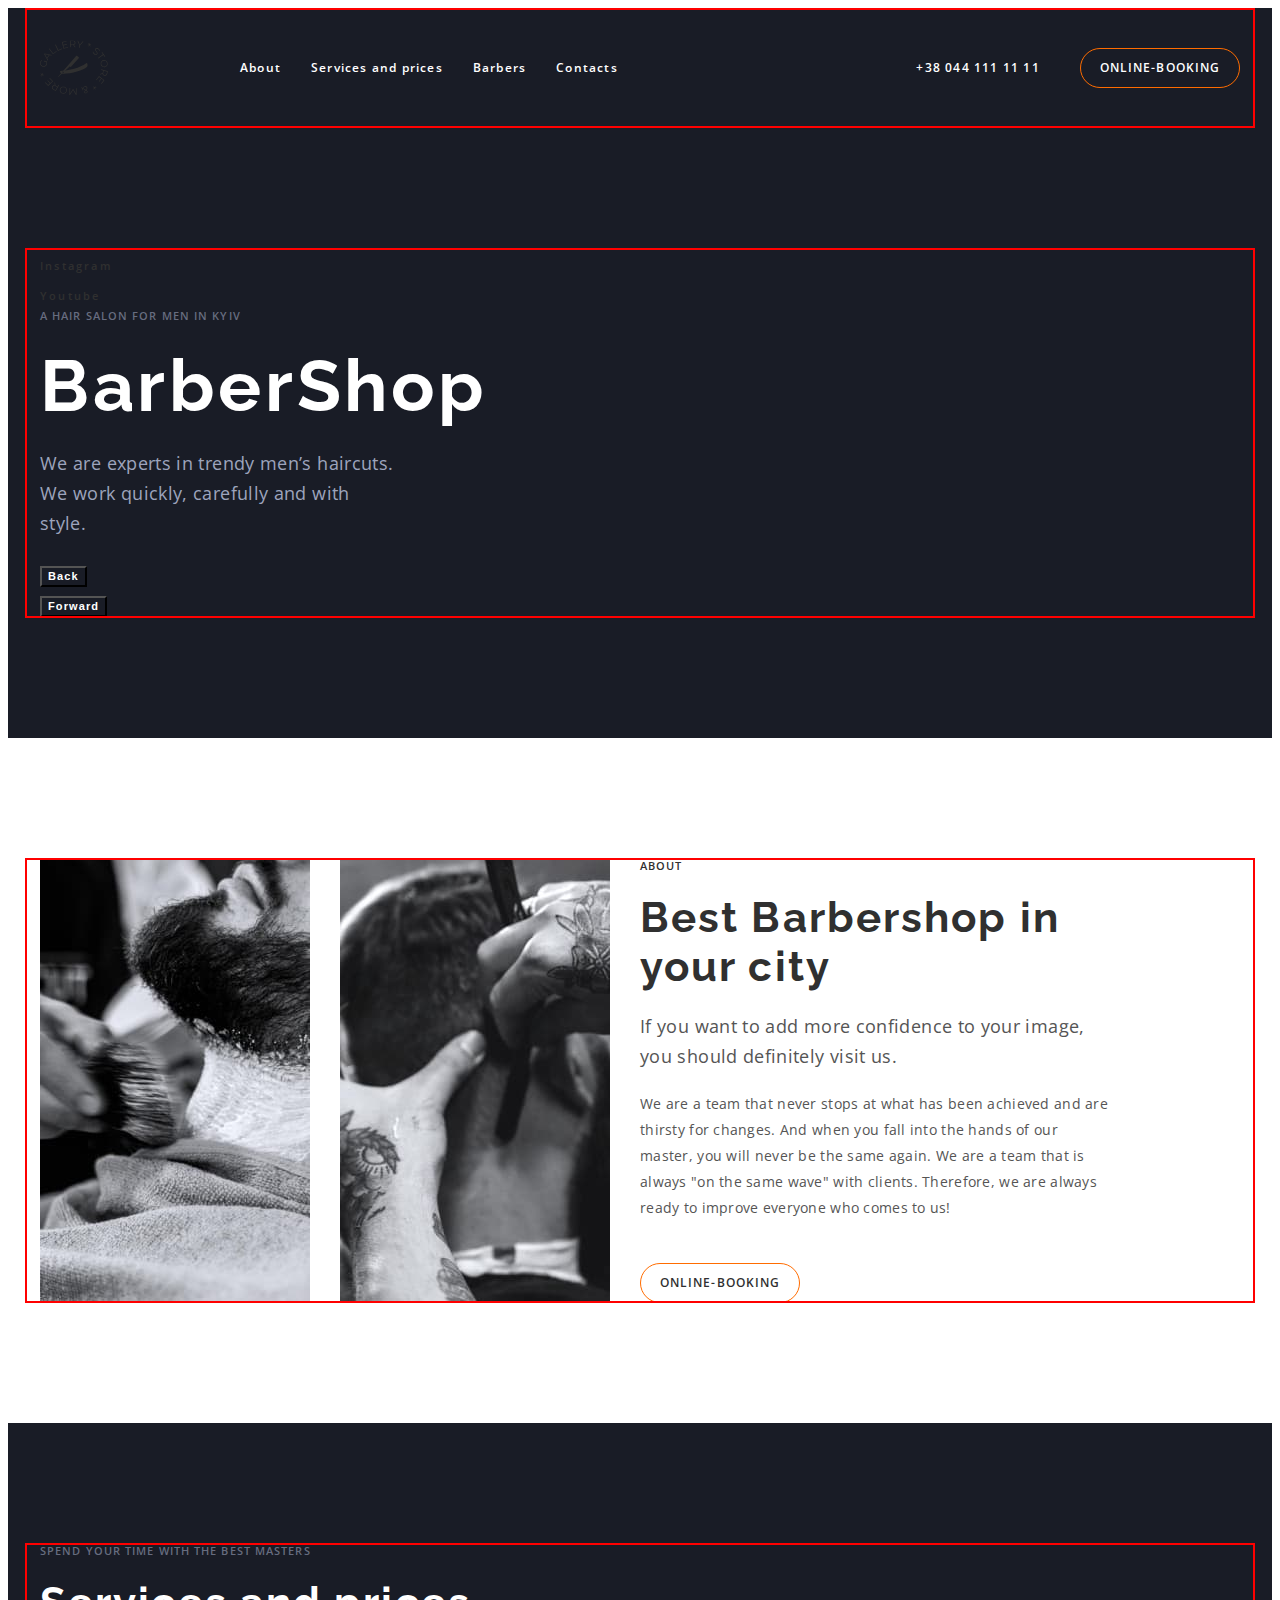
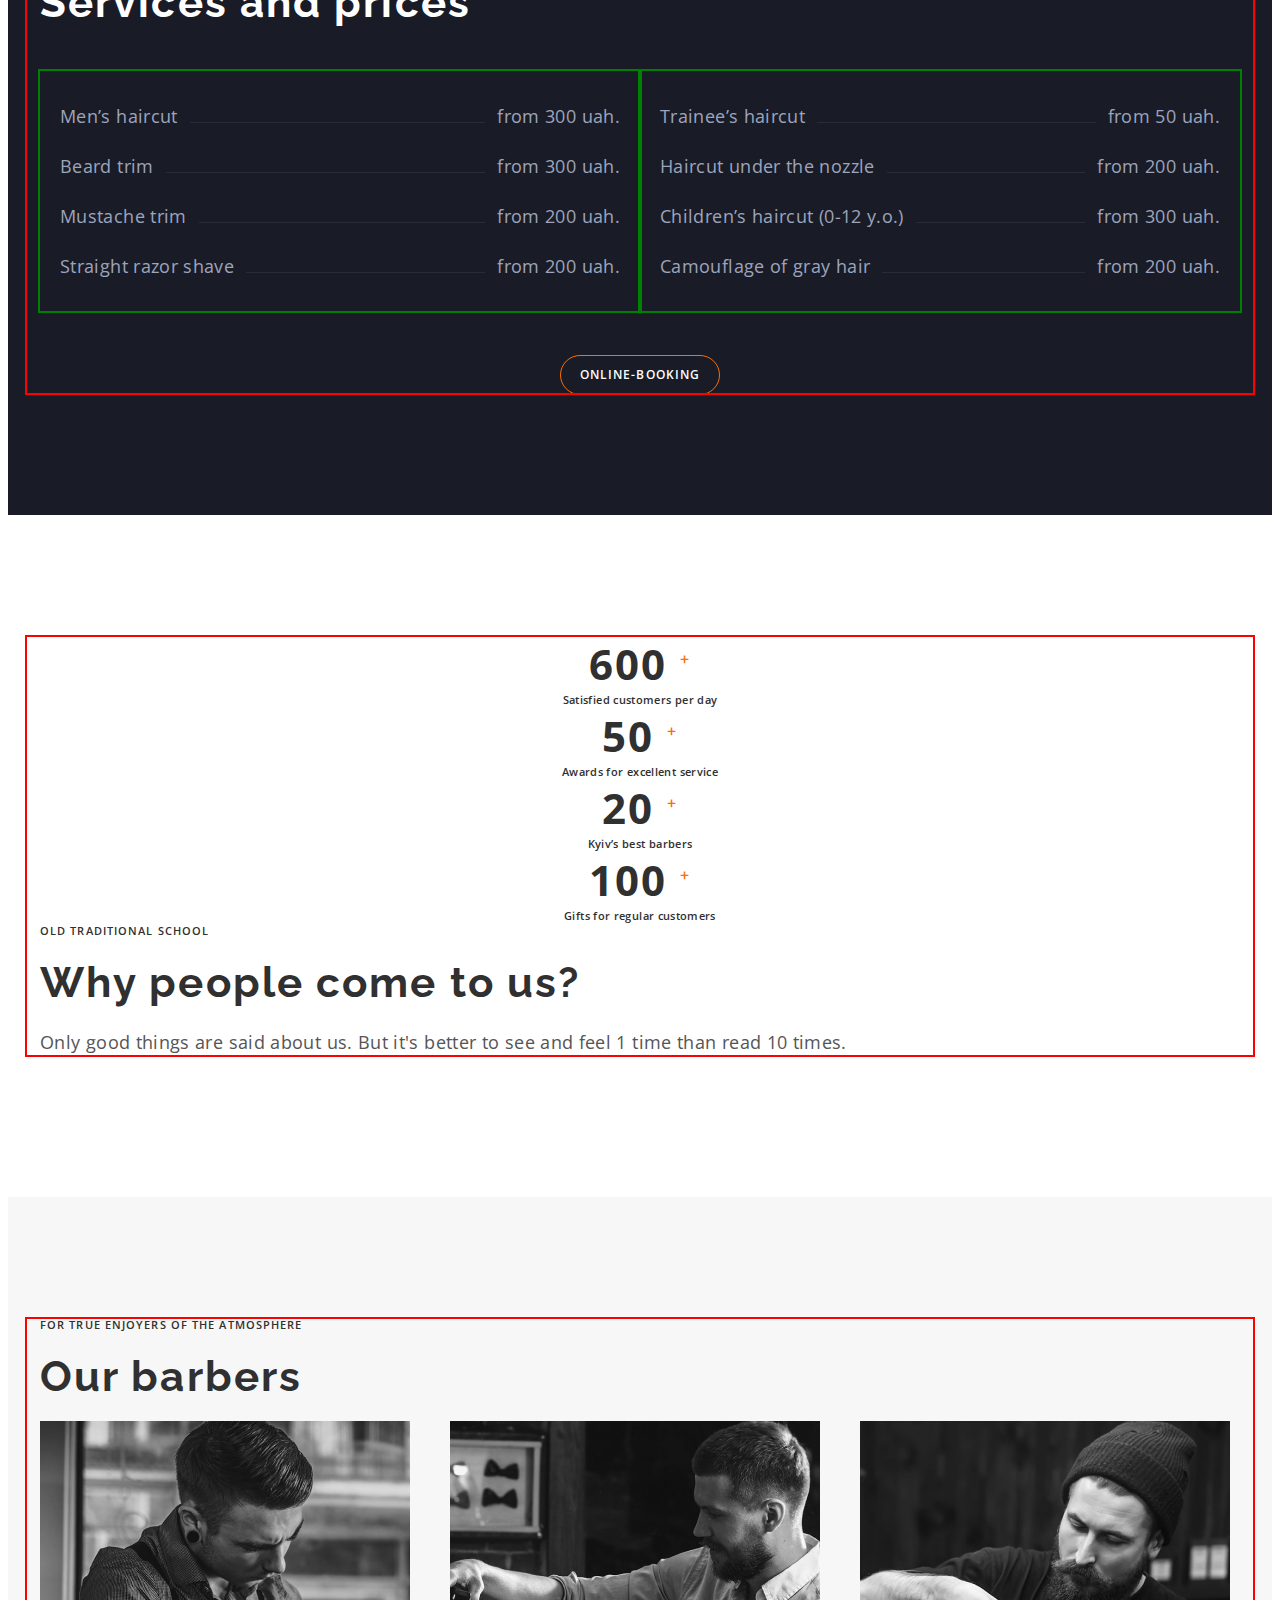
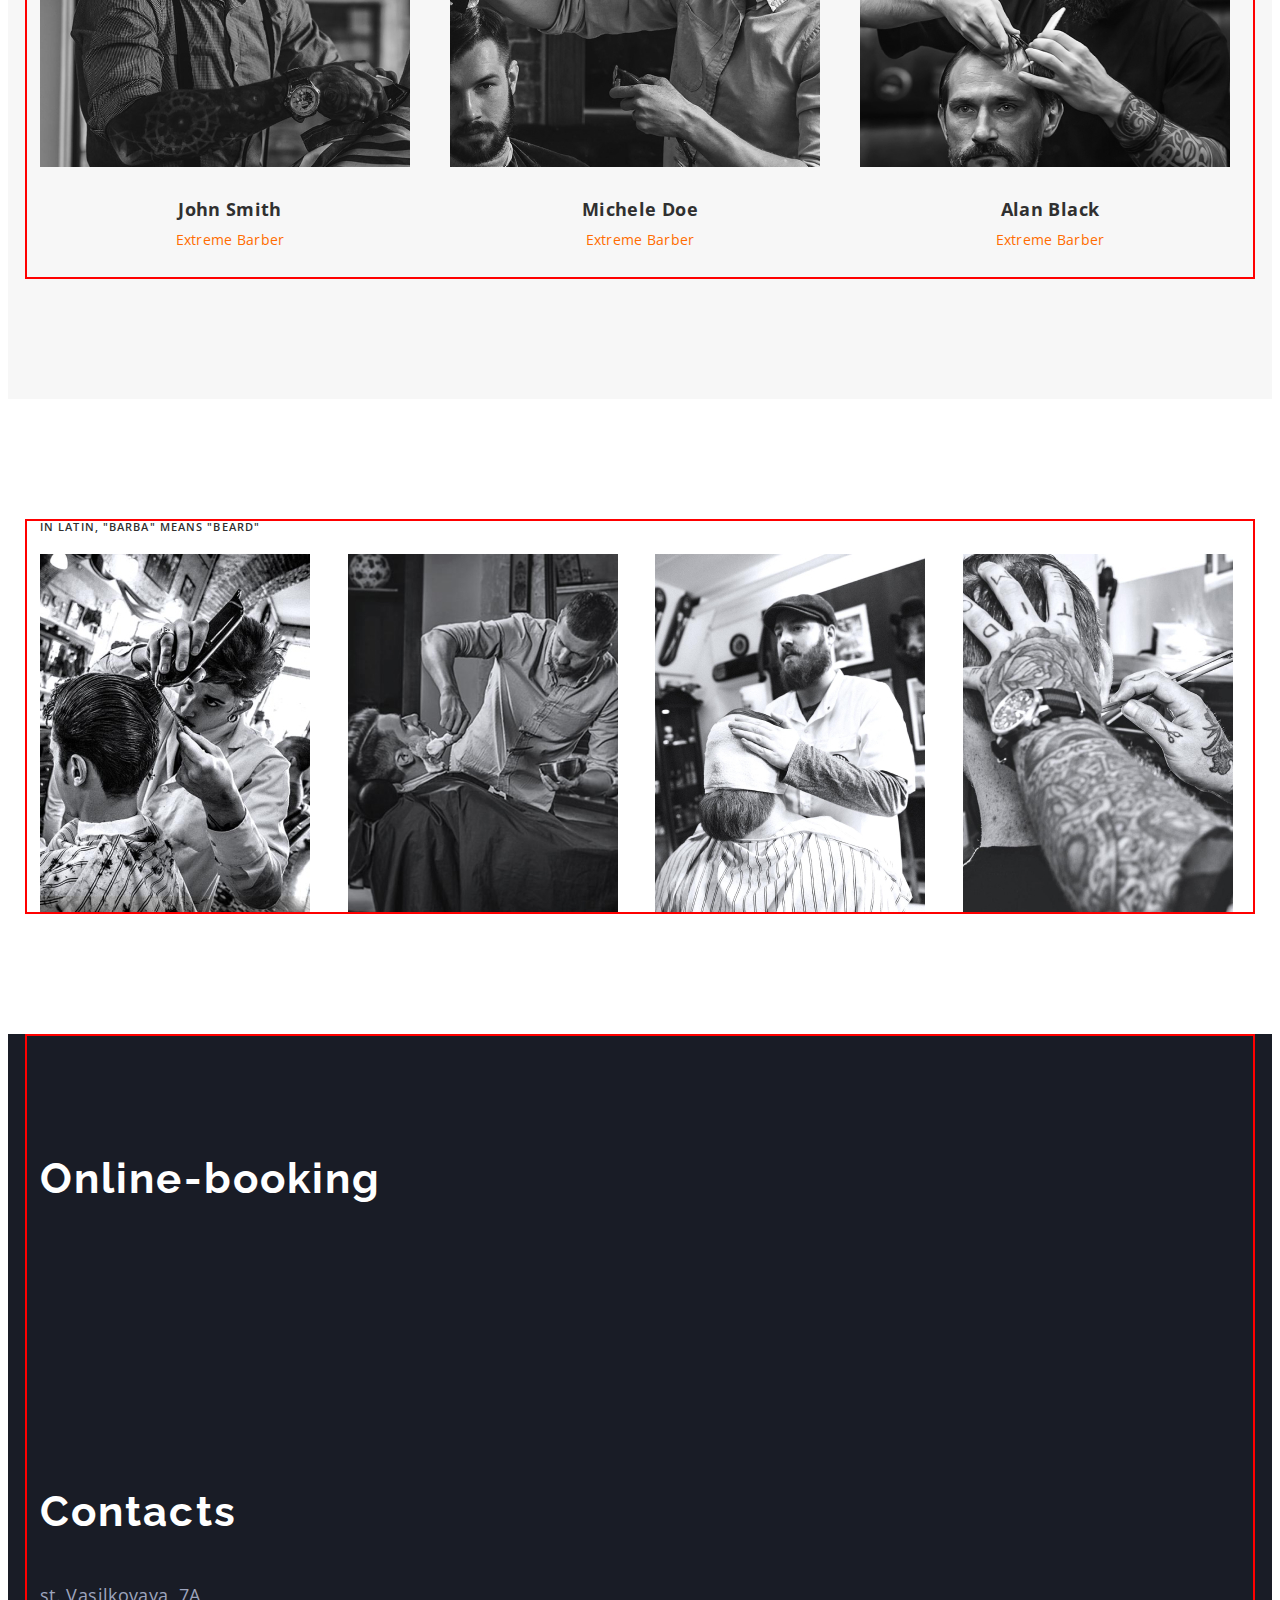
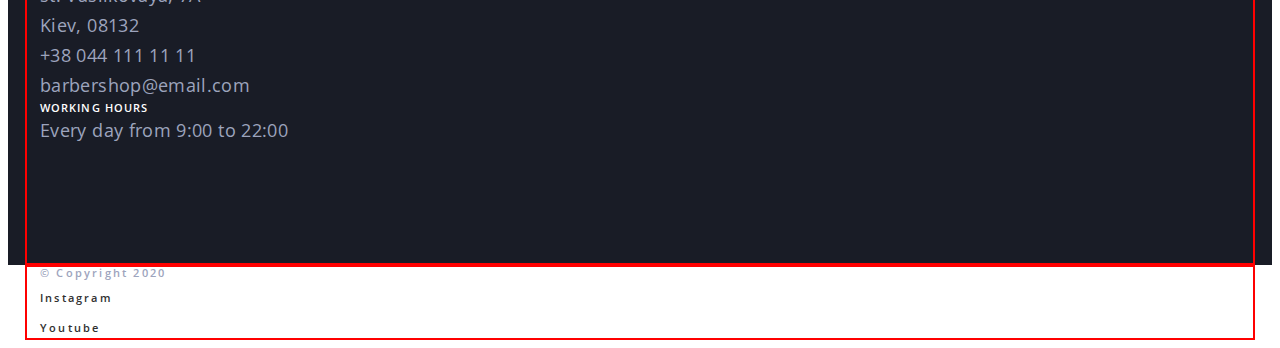
==== commit 8d8abfd1: "module-3" ====
--- a/index.html
+++ b/index.html
@@ -6,196 +6,342 @@
     <meta http-equiv="X-UA-Compatible" content="IE=edge">
     <meta name="viewport" content="width=device-width, initial-scale=1.0">
     <title>Document</title>
-    <link rel="preconnect" href="https://fonts.googleapis.com">
-    <link rel="preconnect" href="https://fonts.gstatic.com" crossorigin>
+    <!-- Modern normalize -->
+    <link rel="stylesheet" href="https://cdnjs.cloudflare.com/ajax/libs/modern-normalize/1.1.0/modern-normalize.min.css"
+        integrity="sha512-wpPYUAdjBVSE4KJnH1VR1HeZfpl1ub8YT/NKx4PuQ5NmX2tKuGu6U/JRp5y+Y8XG2tV+wKQpNHVUX03MfMFn9Q=="
+        crossorigin="anonymous" referrerpolicy="no-referrer" />
+
+    <!-- Fonts -->
+    <link rel="preconnect" href="https://fonts.googleapis.com" />
+    <link rel="preconnect" href="https://fonts.gstatic.com" crossorigin />
     <link
         href="https://fonts.googleapis.com/css2?family=Open+Sans:wght@400;600;700&family=Raleway:wght@700&display=swap"
-        rel="stylesheet">
+        rel="stylesheet" />
+
+    <!-- Custom styles -->
     <link rel="stylesheet" href="./css/style.css">
 </head>
 
 <body>
-    <!-- header -->
-    <header>
-        <div class="container header-container">
-            <a class="logo" href="#"><img src="./images/header/logo.svg" alt="logo"></a>
-            <nav class="navigation">
-                <ul class="navigation-list list">
-                    <li class="navigation-item"><a href="#" class="navigation-link link current">About</a></li>
-                    <li><a href="#" class="navigation-link link">Services and prices</a></li>
-                    <li><a href="#" class="navigation-link link ">Barbers</a></li>
-                    <li><a href="#" class="navigation-link link">Contacts</a></li>
-                </ul>
-
+    <!-- Header section -->
+    <header class="header">
+        <div class="header-container container">
+            <a class="header-link" href="">
+                <img class="header-logo" src="./images/header/logo.svg" alt="BarberSop logo" width="68" height="56" />
+            </a>
+            <nav class="header-nav">
+                <ul class="header-list list">
+                    <li class="header-item">
+                        <a class="header-nav-link link" href="#about">About</a>
+                    </li>
+                    <li class="header-item">
+                        <a class="header-nav-link link" href="#price">Services and prices</a>
+                    </li>
+                    <li class="header-item">
+                        <a class="header-nav-link link" href="#team">Barbers</a>
+                    </li>
+                    <li class="header-item">
+                        <a class="header-nav-link link" href="#contacts">Contacts</a>
+                    </li>
+                </ul>
             </nav>
-            <div class="contact-wrap">
-                <a href="tel:+380441111111" class="header-contact">+38 044 111 11 11</a>
-                <button type="button" class="header-btn">Online-booking</button>
+            <div class="header-group">
+                <a class="header-contact link" href="tel:+380441111111">+38 044 111 11 11</a>
+                <button class="btn btn-theme-dark" type="button">Online-booking</button>
             </div>
         </div>
     </header>
+    <!-- Main section -->
     <main>
-        <!-- hero -->
-        <section>
-            <ul class="list">
-                <li><a href="" class="link">Instagram</a></li>
-                <li><a href="" class="link">Youtube</a></li>
-            </ul>
-            <p>A hair salon for men in Kyiv</p>
-            <h1>BarberShop</h1>
-            <p>We are experts in trendy men’s haircuts.
-                We work quickly, carefully and with style.</p>
-            <ul>
-                <li><button type="button">Back</button></li>
-                <li><button type="button">Forward</button></li>
-            </ul>
-        </section>
-        <!-- about -->
-        <section>
-            <ul class="about-list-img list">
-                <li><img src="./images/about/img1.jpeg" alt="shaving the bread" width="270" height="455"></li>
-                <li><img src="./images/about/img2.jpeg" alt="haircuts" width="270" height="455"></li>
-            </ul>
-            <p>About</p>
-            <h2>Best Barbershop in your city</h2>
-            <p>If you want to add more confidence to your image, you should definitely visit us.</p>
-            <p>We are a team that never stops at what has been achieved and are thirsty for changes. And when you fall
-                into
-                the hands
-                of our master, you will never be the same again. We are a team that is always "on the same wave" with
-                clients.
-                Therefore, we are always ready to improve everyone who comes to us!</p>
-            <button type="button">online booking</button>
-        </section>
-        <!-- services -->
-        <section>
-            <p>Spend your time with the best masters</p>
-            <h2>Services and prices</h2>
-            <ul class="list">
-                <li><span>Men’s haircut</span><span>from 300 uah.</span></li>
-                <li><span>Beard trim</span><span>from 300 uah.</span></li>
-                <li><span>Mustache trim</span><span>from 200 uah.</span></li>
-                <li><span>Straight razor shave</span><span>from 200 uah.</span></li>
-            </ul>
-            <ul class="list ">
-                <li><span>Trainee’s haircut</span><span>from 50 uah.</span></li>
-                <li><span>Haircut under the nozzle</span>from 200 uah.<span></span></li>
-                <li><span>Children’s haircut (0-12 y.o.)</span>from 300 uah.<span></span></li>
-                <li><span>Camouflage of gray hair</span><span>from 200 uah.</span></li>
-            </ul>
-            <button type="button">online booking</button>
-        </section>
-
-        <!-- advantages -->
-        <section>
-            <div>
-                <ul>
-                    <li>
-                        <p>600</p>
-                        <p>Satisfied customers per day</p>
-                    </li>
-                    <li>
-                        <p>50</p>
-                        <p>Awards for excellent service</p>
-                    </li>
-                    <li>
-                        <p>20</p>
-                        <p>Kyiv’s best barbers</p>
-                    </li>
-                    <li>
-                        <p>100</p>
-                        <p>Gifts for regular customers</p>
-                    </li>
-                </ul>
-            </div>
-            <div>
-                <p>Old traditional school</p>
-                <h2>¿Why people come to us?</h2>
-                <p>
-                    Only good things are said about us. But it's better to see and feel
-                    1 time than read 10 times.
-                </p>
-            </div>
-        </section>
-        <!-- master -->
-        <section>
-            <p></p>
-            <h2></h2>
-            <ul>
-                <li>
-                    <img src="./images/team/master-1.jpg" alt="the master cuts the client's hair" width="370"
-                        height="346" />
-                    <h3>John Smith</h3>
-                    <p>Extreme Barber</p>
+        <!-- Hero section -->
+        <section class="hero section">
+            <div class="container">
+                <ul class="media-list list">
+                    <li class="media-item">
+                        <a class="media-link link" href="">Instagram</a>
+                    </li>
+                    <li class="media-item">
+                        <a class="media-link link" href="">Youtube</a>
+                    </li>
+                </ul>
+                <div class="hero-right-side">
+                    <p class="uppertitle uppertitle-theme-dark">A hair salon for men in Kyiv</p>
+                    <h1 class="main-title">BarberShop</h1>
+                    <p class="hero-undertitle undertitle undertitle-theme-dark">
+                        We are experts in trendy men’s haircuts. We work quickly, carefully and with style.
+                    </p>
+                </div>
+                <ul class="slider-list list">
+                    <li class="slider-item">
+                        <button class="slider-btn" type="button">Back</button>
+                    </li>
+                    <li class="slider-item">
+                        <button class="slider-btn" type="button">Forward</button>
+                    </li>
+                </ul>
+            </div>
+        </section>
+        <!-- About section -->
+        <section class="about section" id="about">
+            <div class="about-container container">
+                <ul class="about-list list">
+                    <li class="about-item">
+                        <img class="about-img" src="./images/about/img1.jpeg" alt="Beard shaving" width="270"
+                            height="445" />
+                    </li>
+                    <li class="about-item">
+                        <img class="about-img" src="./images/about/img2.jpeg" alt="Haircut" width="270" height="445" />
+                    </li>
+                </ul>
+                <div class="about-right-side">
+                    <p class="uppertitle">About</p>
+                    <h2 class="title">Best Barbershop in your city</h2>
+                    <p class="undertitle">
+                        If you want to add more confidence to your image, you should definitely visit us.
+                    </p>
+                    <p class="about-desc">
+                        We are a team that never stops at what has been achieved and are thirsty for changes.
+                        And when you fall into the hands of our master, you will never be the same again. We
+                        are a team that is always "on the same wave" with clients. Therefore, we are always
+                        ready to improve everyone who comes to us!
+                    </p>
+                    <button class="btn" type="button">online-booking</button>
+                </div>
+            </div>
+        </section>
+        <!-- Price section -->
+        <section class="price section" id="price">
+            <div class="container">
+                <p class="uppertitle uppertitle-theme-dark">spend your time with the best masters</p>
+                <h2 class="title title-theme-dark">Services and prices</h2>
+                <div class="price-block">
+                    <ul class="price-list list">
+                        <li class="price-item">Men’s haircut <span class="line"></span> from 300 uah.</li>
+                        <li class="price-item">Beard trim <span class="line"></span> from 300 uah.</li>
+                        <li class="price-item">Mustache trim <span class="line"></span> from 200 uah.</li>
+                        <li class="price-item">
+                            Straight razor shave <span class="line"></span> from 200 uah.
+                        </li>
+                    </ul>
+                    <ul class="price-list list">
+                        <li class="price-item">Trainee’s haircut <span class="line"></span> from 50 uah.</li>
+                        <li class="price-item">
+                            Haircut under the nozzle <span class="line"></span> from 200 uah.
+                        </li>
+                        <li class="price-item">
+                            Children’s haircut (0-12 y.o.) <span class="line"></span> from 300 uah.
+                        </li>
+                        <li class="price-item">
+                            Camouflage of gray hair <span class="line"></span> from 200 uah.
+                        </li>
+                    </ul>
+                </div>
+                <button class="price-btn btn btn-theme-dark" type="button">online-booking</button>
+            </div>
+        </section>
+        <!-- Benefits section -->
+        <section class="benefits section">
+            <div class="container">
+                <ul class="benefits-list list">
+                    <li class="benefits-item">
+                        <p class="benefits-quantity">600 <sup class="benefits-decor">+</sup></p>
+                        <p class="benefits-text">Satisfied customers per day</p>
+                    </li>
+                    <li class="benefits-item">
+                        <p class="benefits-quantity">50 <sup class="benefits-decor">+</sup></p>
+                        <p class="benefits-text">Awards for excellent service</p>
+                    </li>
+                    <li class="benefits-item">
+                        <p class="benefits-quantity">20 <sup class="benefits-decor">+</sup></p>
+                        <p class="benefits-text">Kyiv’s best barbers</p>
+                    </li>
+                    <li class="benefits-item">
+                        <p class="benefits-quantity">100 <sup class="benefits-decor">+</sup></p>
+                        <p class="benefits-text">Gifts for regular customers</p>
+                    </li>
+                </ul>
+                <div>
+                    <p class="uppertitle">old traditional school</p>
+                    <h2 class="title">Why people come to us?</h2>
+                    <p class="undertitle">
+                        Only good things are said about us. But it's better to see and feel 1 time than read
+                        10 times.
+                    </p>
+                </div>
+            </div>
+        </section>
+        <!-- Team section -->
+        <section class="team section" id="team">
+            <div class="container">
+                <p class="uppertitle">for true enjoyers of the atmosphere</p>
+                <h2 class="title">Our barbers</h2>
+                <ul class="team-list card-set list">
+                    <li class="team-item card-set-item">
+                        <img src="./images/team/master-1.jpg" alt="John Smith" width="370" height="346" />
+                        <div class="team-wrapper">
+                            <h3 class="team-name">John Smith</h3>
+                            <p class="team-position">Extreme Barber</p>
+                        </div>
+                        <ul class="socials list">
+                            <li class="socials-item">
+                                <a class="socials-link link" href="https://instagram.com" target="_blank"
+                                    rel="noopener noreferrer" aria-label="Instagram">
+                                </a>
+                            </li>
+                            <li class="socials-item">
+                                <a class="socials-link link" href="https://twitter.com" aria-label="Twitter"
+                                    target="_blank" rel="noopener noreferrer">
+                                </a>
+                            </li>
+                            <li class="socials-item">
+                                <a class="socials-link link" href="https://facebook.com" aria-label="Facebook"
+                                    target="_blank" rel="noopener noreferrer">
+                                </a>
+                            </li>
+                            <li class="socials-item">
+                                <a class="socials-link link" href="https://linkedin.com" aria-label="LinkedIn"
+                                    target="_blank" rel="noopener noreferrer">
+                                </a>
+                            </li>
+                        </ul>
+                    </li>
+                    <li class="team-item card-set-item">
+                        <img src="./images/team/master-2.jpg" alt="Michele Doe" width="370" height="346" />
+                        <div class="team-wrapper">
+                            <h3 class="team-name">Michele Doe</h3>
+                            <p class="team-position">Extreme Barber</p>
+                        </div>
+                        <ul class="socials list">
+                            <li class="socials-item">
+                                <a class="socials-link link" href="https://instagram.com" target="_blank"
+                                    rel="noopener noreferrer" aria-label="Instagram">
+                                </a>
+                            </li>
+                            <li class="socials-item">
+                                <a class="socials-link link" href="https://twitter.com" aria-label="Twitter"
+                                    target="_blank" rel="noopener noreferrer">
+                                </a>
+                            </li>
+                            <li class="socials-item">
+                                <a class="socials-link link" href="https://facebook.com" aria-label="Facebook"
+                                    target="_blank" rel="noopener noreferrer">
+                                </a>
+                            </li>
+                            <li class="socials-item">
+                                <a class="socials-link link" href="https://linkedin.com" aria-label="LinkedIn"
+                                    target="_blank" rel="noopener noreferrer">
+                                </a>
+                            </li>
+                        </ul>
+                    </li>
+                    <li class="team-item card-set-item">
+                        <img src="./images/team/master-3.jpg" alt="Alan Black" width="370" height="346" />
+                        <div class="team-wrapper">
+                            <h3 class="team-name">Alan Black</h3>
+                            <p class="team-position">Extreme Barber</p>
+                        </div>
+                        <ul class="socials list">
+                            <li class="socials-item">
+                                <a class="socials-link link" href="https://instagram.com" target="_blank"
+                                    rel="noopener noreferrer" aria-label="Instagram">
+                                </a>
+                            </li>
+                            <li class="socials-item">
+                                <a class="socials-link link" href="https://twitter.com" aria-label="Twitter"
+                                    target="_blank" rel="noopener noreferrer">
+                                </a>
+                            </li>
+                            <li class="socials-item">
+                                <a class="socials-link link" href="https://facebook.com" aria-label="Facebook"
+                                    target="_blank" rel="noopener noreferrer">
+                                </a>
+                            </li>
+                            <li class="socials-item">
+                                <a class="socials-link link" href="https://linkedin.com" aria-label="LinkedIn"
+                                    target="_blank" rel="noopener noreferrer">
+                                </a>
+                            </li>
+                        </ul>
+                    </li>
+                </ul>
+            </div>
+        </section>
+        <!-- Gallery section -->
+        <section class="gallery section">
+            <div class="container">
+                <p class="uppertitle">in Latin, "barba" means "beard"</p>
+                <h2 hidden>Our gallery</h2>
+                <ul class="gallery-list card-set list">
+                    <li class="gallery-item card-set-item">
+                        <img class="gallery-img" src="./images/gallery/gallery-1.jpg" alt="gallery" width="270"
+                            height="360" />
+                    </li>
+                    <li class="gallery-item card-set-item">
+                        <img class="gallery-img" src="./images/gallery/gallery-2.jpg" alt="gallery" width="270"
+                            height="360" />
+                    </li>
+                    <li class="gallery-item card-set-item">
+                        <img class="gallery-img" src="./images/gallery/gallery-3.jpg" alt="gallery" width="270"
+                            height="360" />
+                    </li>
+                    <li class="gallery-item card-set-item">
+                        <img class="gallery-img" src="./images/gallery/gallery-4.jpg" alt="gallery" width="270"
+                            height="360" />
+                    </li>
+                </ul>
+            </div>
+        </section>
+        <!-- Booking & Contatcs sections -->
+        <div class="contatcs-group">
+            <div class="container">
+                <section class="booking section">
+                    <h2 class="title title-theme-dark">Online-booking</h2>
+                </section>
+                <section class="contacts section" id="contacts">
+                    <h2 class="title title-theme-dark">Contacts</h2>
+                    <address class="contacts-address">
+                        <ul class="contacts-list list">
+                            <li class="contacts-item">
+                                <a class="contacts-link link" href="https://goo.gl/maps/UgYU75aT7GZat5ea9"
+                                    target="_blank" rel="noopener noreferrer">
+                                    st. Vasilkovaya, 7A <br />
+                                    Kiev, 08132
+                                </a>
+                            </li>
+                            <li class="contacts-item">
+                                <a class="contacts-link link" href="tel:+380441111111">+38 044 111 11 11 </a>
+                            </li>
+                            <li class="contacts-item">
+                                <a class="contacts-link link" href="mailto:barbershop@email.com">barbershop@email.com
+                                </a>
+                            </li>
+                        </ul>
+                    </address>
+                    <div>
+                        <p class="contacts-uppertitle">working hours</p>
+                        <p class="contacts-schedule">
+                            Every day from <time datetime="09:00">9:00</time> to
+                            <time datetime="22:00">22:00</time>
+                        </p>
+                    </div>
+                </section>
+            </div>
+        </div>
+    </main>
+    <!-- Footer section -->
+    <footer class="footer">
+        <div class="container">
+            <p class="footer-copyright">&#169; Copyright 2020</p>
+            <ul class="media-list list">
+                <li class="media-item">
+                    <a class="media-link link" href="">Instagram</a>
                 </li>
-                <li>
-                    <img src="./images/team/master-2.jpg" alt="the master cuts the client's hair" width="370"
-                        height="346" />
-                    <h3>Michele Doe</h3>
-                    <p>Extreme Barber</p>
-                </li>
-                <li>
-                    <img src="./images/team/master-3.jpg" alt="the master cuts the client's hair" width="370"
-                        height="346" />
-                    <h3>Alan Black</h3>
-                    <p>Extreme Barber</p>
+                <li class="media-item">
+                    <a class="media-link link" href="">Youtube</a>
                 </li>
             </ul>
-        </section>
-        <!-- gallery -->
-        <section>
-            <h2 hidden>Gallery</h2>
-            <p>In Latin, "barba" means "beard"</p>
-            <ul>
-                <li>
-                    <img src="./images/gallery/gallery-1.jpg" alt="the master cuts the client's hair" width="270"
-                        height="360" />
-                </li>
-                <li>
-                    <img src="./images/gallery/gallery-2.jpg" alt="the master shaves the client's beard" width="270"
-                        height="360" />
-                </li>
-                <li>
-                    <img src="./images/gallery/gallery-3.jpg" alt="the master cuts the client's hair" width="270"
-                        height="360" />
-                </li>
-                <li>
-                    <img src="./images/gallery/gallery-4.jpg" alt="the master cuts the client's hai" width="270"
-                        height="360" />
-                </li>
-            </ul>
-        </section>
-        <!-- feedback -->
-        <section>
-            <h2></h2>
-        </section>
-        <!-- contact -->
-        <section>
-            <h2>Contacts</h2>
-            <address>
-                <ul>
-                    <li>
-                        <a href="https://goo.gl/maps/oTrsoHZPhoUVSfgp6" target="_blank" rel="noopener noreffere">st.
-                            Vasilkivska, 7A Kyiv, 08132</a>
-                    </li>
-                    <li><a href="tel:+380441111111">+38 044 111 11 11</a></li>
-                    <li>
-                        <a href="mailto:barbershop@email.com">barbershop@email.com</a>
-                    </li>
-                </ul>
-            </address>
-            <p>Working hours</p>
-            <p>Every day from 9:00 to 22:00</p>
-        </section>
-    </main>
-    <footer>
-        <p>Copyright 2020</p>
-        <ul>
-            <li><a href="">Instagram</a></li>
-            <li><a href="">Youtube</a></li>
-        </ul>
+        </div>
     </footer>
-
 </body>
 
 </html>--- a/css/style.css
+++ b/css/style.css
@@ -1,90 +1,474 @@
 :root {
-  --primary-color-text: #303030;
-  --accent-color: #ff6c00;
-}
+    /* Fonts */
+    --main-font: 'Open Sans', sans-serif;
+    --secondary-font: 'Raleway', sans-serif;
+
+    /* Text colors */
+    --main-txt-cl: #303030;
+    --accent-txt-cl: #ff6c00;
+    --light-txt-cl: #ffffff;
+    --dark-txt-cl: #555555;
+
+    --grey-cl: rgb(157, 164, 189);
+    --grey-cl-60: rgba(157, 164, 189, 0.6);
+
+    /* BG colors */
+    --dark-bg-cl: #191c26;
+    --accent-bg-cl: #ff6c00;
+
+    /* Others */
+    /* --btn-radius: 25px;
+    --indent: 30px;
+    --items: 3; */
+}
+
+/**
+  |============================
+  | Base styles
+  |============================
+*/
 body {
-  font-family: "Open Sans", sans-serif;
-  font-size: 18px;
-  color: var(--primary-color-text);
-}
+    font-family: var(--main-font);
+    color: var(--main-txt-cl);
+    font-size: 18px;
+    line-height: calc(30 / 18);
+    letter-spacing: 0.02em;
+}
+
+/* reset start */
+h1,
+h2,
+h3,
+h4,
+h5,
+h6,
+p {
+    margin: 0;
+}
+
 .link {
-  text-decoration: none;
-}
+    text-decoration: none;
+    color: currentColor;
+}
+
 .list {
-  list-style: none;
-}
-ul {
-  padding-left: 0;
-  margin: 0;
-}
+    list-style: none;
+    margin: 0;
+    padding: 0;
+}
+
+img {
+    display: block;
+}
+
+/* reset end */
+
+.section {
+    padding-top: 120px;
+    padding-bottom: 120px;
+}
+
 .container {
-  width: 1200px;
-  padding: 0 15px;
-  margin-left: auto;
-  margin-right: auto;
-}
-/* header */
-.navigation {
-  background-color: #303030;
-}
-.logo {
-padding-top: 52px;
-    padding-bottom: 102px;
-    margin-right: 130px;
-}
-.navigation-link {
-  font-weight: 600;
-  font-size: 12px;
-  line-height: calc(16 / 12);
-  letter-spacing: 0.1em;
-
-  color: #ffffff;
-  padding-top: 52px;
-  padding-bottom: 102px;
-  display: block;
-}
-.navigation-link:hover,
-.navigation-link:focus {
-  color: var(--accent-color);
-}
-.navigation-link.current {
-  color: var(--accent-color);
-}
-.link {
-}
-
+    width: 1200px;
+    padding-right: 15px;
+    padding-left: 15px;
+    margin-left: auto;
+    margin-right: auto;
+
+    outline: 2px solid red;
+    outline-offset: -2px;
+}
+
+.main-title {
+    margin-bottom: 20px;
+
+    font-family: var(--secondary-font);
+    font-size: 72px;
+    line-height: calc(85 / 72);
+    letter-spacing: 0.05em;
+    color: var(--light-txt-cl);
+}
+
+.uppertitle {
+    margin-bottom: 20px;
+
+    font-weight: 600;
+    font-size: 11px;
+    line-height: calc(15 / 11);
+    letter-spacing: 0.1em;
+    text-transform: uppercase;
+}
+
+.uppertitle-theme-dark {
+    color: var(--grey-cl-60);
+}
+
+.title {
+    margin-bottom: 20px;
+
+    font-family: var(--secondary-font);
+    font-size: 42px;
+    line-height: calc(49 / 42);
+    letter-spacing: 0.05em;
+}
+
+.title-theme-dark {
+    margin-bottom: 44px;
+
+    color: var(--light-txt-cl);
+}
+
+.undertitle {
+    margin-bottom: 20px;
+    color: var(--dark-txt-cl);
+}
+
+.undertitle-theme-dark {
+    color: var(--grey-cl);
+}
+
+.btn {
+    min-width: 160px;
+    min-height: 40px;
+    padding: 11px 19px;
+
+    font-family: inherit;
+    font-weight: 600;
+    font-size: 12px;
+    line-height: calc(16 / 12);
+    letter-spacing: 0.09em;
+    text-transform: uppercase;
+    color: var(--main-txt-cl);
+
+    background-color: transparent;
+    border: 1px solid #ff6c00;
+    border-radius: 25px;
+    cursor: pointer;
+}
+
+.btn:hover,
+.btn:focus {
+    color: var(--light-txt-cl);
+    background-color: var(--accent-bg-cl);
+}
+
+.btn-theme-dark {
+    color: var(--light-txt-cl);
+}
+
+/**
+  |============================
+  | Card set
+  |============================
+*/
+
+.card-set {
+    display: flex;
+    gap: 30px;
+}
+
+.card-set-item {
+    flex-basis: calc((100% - 30px * (2)) / (3));
+   
+}
+
+/**
+  |============================
+  | Header
+  |============================
+*/
+.header {
+    background-color: var(--dark-bg-cl);
+}
+
+.header-container {
+    display: flex;
+    align-items: center;
+}
+
+.header-link {
+    margin-right: 132px;
+}
+
+.header-nav {
+    margin-right: auto;
+}
+
+.header-list {
+    display: flex;
+    align-items: center;
+    gap: 30px;
+}
+
+.header-nav-link,
 .header-contact {
-  padding-top: 52px;
-  padding-bottom: 102px;
-}
-
-.header-btn {
-  font-family: "Open Sans", sans-serif;
-
-  font-weight: 600;
-  font-size: 12px;
-  line-height: calc(16 / 12);
-  letter-spacing: 0.09em;
-  text-transform: uppercase;
-  cursor: pointer;
-  color: #ffffff;
-  /* padding: 12px 20px; */
-  min-width: 160px;
-  min-height: 40px;
-border: 1px solid #FF6C00;
-    border-radius: 25px;
-    border-color: transparent;
-}
-
-.header-container {
-  display: flex;
-}
-.navigation-list {
-  display: flex;
-  gap: 30px;
-}
-.contact-wrap{
-    display: flex;
-    gap: 43px;
-    margin-left: auto;
-}
+    display: block;
+    padding-top: 52px;
+    padding-bottom: 52px;
+
+    font-weight: 600;
+    font-size: 12px;
+    line-height: 1.33;
+    letter-spacing: 0.1em;
+
+    color: var(--light-txt-cl);
+}
+
+.header-nav-link:hover,
+.header-nav-link:focus,
+.header-contact:hover,
+.header-contact:focus {
+    color: var(--accent-txt-cl);
+}
+
+.header-group {
+    display: flex;
+    align-items: center;
+    gap: 40px;
+}
+
+/**
+  |============================
+  | Hero
+  |============================
+*/
+.hero {
+    background-color: #191c26;
+}
+
+.media-link {
+    font-weight: 600;
+    font-size: 11px;
+    line-height: calc(15 / 11);
+    letter-spacing: 0.2em;
+
+    color: #303030;
+}
+
+.media-link:hover,
+.media-link:focus {
+    color: var(--accent-txt-cl);
+}
+
+.hero-undertitle {
+    width: 360px;
+}
+
+.slider-btn {
+    font-weight: 600;
+    font-size: 11px;
+    line-height: calc(15 / 11);
+    letter-spacing: 0.1em;
+
+    color: var(--light-txt-cl);
+
+    background-color: transparent;
+
+    cursor: pointer;
+}
+
+/**
+  |============================
+  | About
+  |============================
+*/
+.about-container {
+    display: flex;
+}
+
+.about-list {
+    display: flex;
+    margin-right: 30px;
+}
+
+.about-item:not(:last-child) {
+    margin-right: 30px;
+}
+
+.about-right-side {
+    width: 470px;
+}
+
+.about-desc {
+    margin-bottom: 42px;
+
+    font-size: 14px;
+    line-height: calc(26 / 14);
+    letter-spacing: 0.02em;
+    color: var(--dark-txt-cl);
+}
+
+/**
+  |============================
+  | Price
+  |============================
+*/
+.price {
+    background-color: var(--dark-bg-cl);
+}
+
+.price-block {
+    display: flex;
+    justify-content: space-between;
+
+    margin-bottom: 44px;
+}
+
+.price-list {
+    flex-basis: 570px;
+
+    padding: 30px 20px;
+    outline: 2px solid green;
+}
+
+.price-item {
+    display: flex;
+    align-items: baseline;
+
+    color: var(--grey-cl);
+}
+
+.price-item:not(:last-child) {
+    margin-bottom: 20px;
+}
+
+.line {
+    display: block;
+    height: 1px;
+    flex-grow: 1;
+    margin-left: 12px;
+    margin-right: 12px;
+
+    background-color: rgba(157, 164, 189, 0.12);
+}
+
+.price-btn {
+    display: block;
+    margin: 0 auto;
+}
+
+/**
+  |============================
+  | Benefits
+  |============================
+*/
+.benefits-quantity {
+    font-weight: 700;
+    font-size: 42px;
+    line-height: calc(57 / 42);
+    text-align: center;
+    letter-spacing: 0.05em;
+
+    color: #303030;
+}
+
+.benefits-decor {
+    font-weight: 600;
+    font-size: 16px;
+    line-height: calc(22 / 16);
+    text-align: center;
+    color: #ff6c00;
+}
+
+.benefits-text {
+    font-weight: 600;
+    font-size: 11px;
+    line-height: calc(15 / 11);
+    text-align: center;
+
+    color: #303030;
+}
+
+/**
+  |============================
+  | Team
+  |============================
+*/
+.team {
+    background-color: #f7f7f7;
+}
+
+.team-name {
+    margin-bottom: 8px;
+    font-size: 18px;
+    line-height: calc(25 / 18);
+    text-align: center;
+    letter-spacing: 0.02em;
+}
+
+.team-position {
+    font-size: 14px;
+    line-height: calc(19 / 14);
+    text-align: center;
+    letter-spacing: 0.02em;
+
+    color: var(--accent-txt-cl);
+}
+
+.team-wrapper {
+    padding: 30px 10px;
+
+}
+
+.socials {
+    display: none;
+}
+
+/**
+  |============================
+  | Gallery
+  |============================
+*/
+.gallery-list {
+    flex-basis: calc((100% - 30px * (4 - 1)) / (4));
+}
+
+/**
+  |============================
+  | Booking
+  |============================
+*/
+.contatcs-group {
+    background-color: var(--dark-bg-cl);
+}
+
+/**
+  |============================
+  | Contatcs
+  |============================
+*/
+.contacts-address {
+    font-style: normal;
+}
+
+.contacts-link {
+    color: var(--grey-cl);
+}
+
+.contacts-uppertitle {
+    font-weight: 600;
+    font-size: 11px;
+    line-height: calc(15 / 11);
+    letter-spacing: 0.1em;
+    text-transform: uppercase;
+
+    color: var(--light-txt-cl);
+}
+
+.contacts-schedule {
+    color: var(--grey-cl);
+}
+
+/**
+  |============================
+  | Footer
+  |============================
+*/
+.footer-copyright {
+    font-weight: 600;
+    font-size: 11px;
+    line-height: calc(15 / 11);
+    letter-spacing: 0.2em;
+
+    color: var(--grey-cl);
+}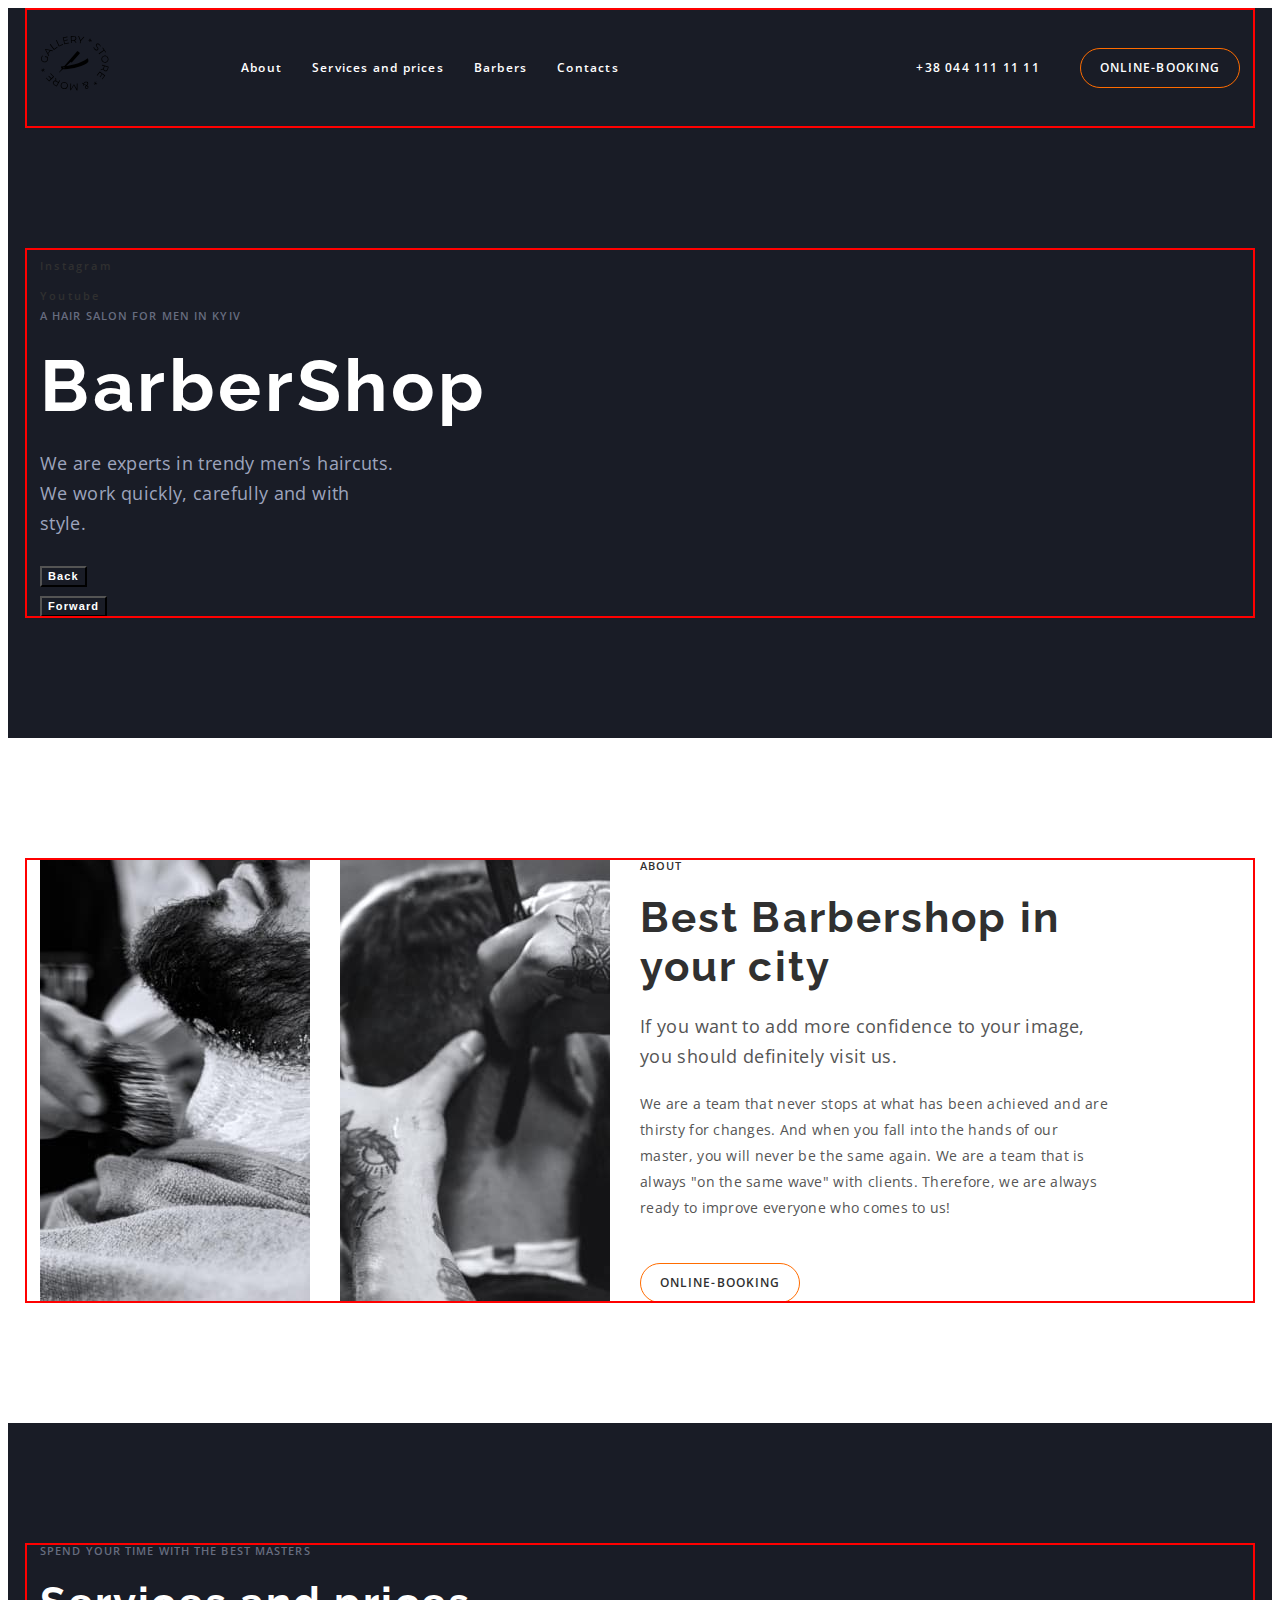
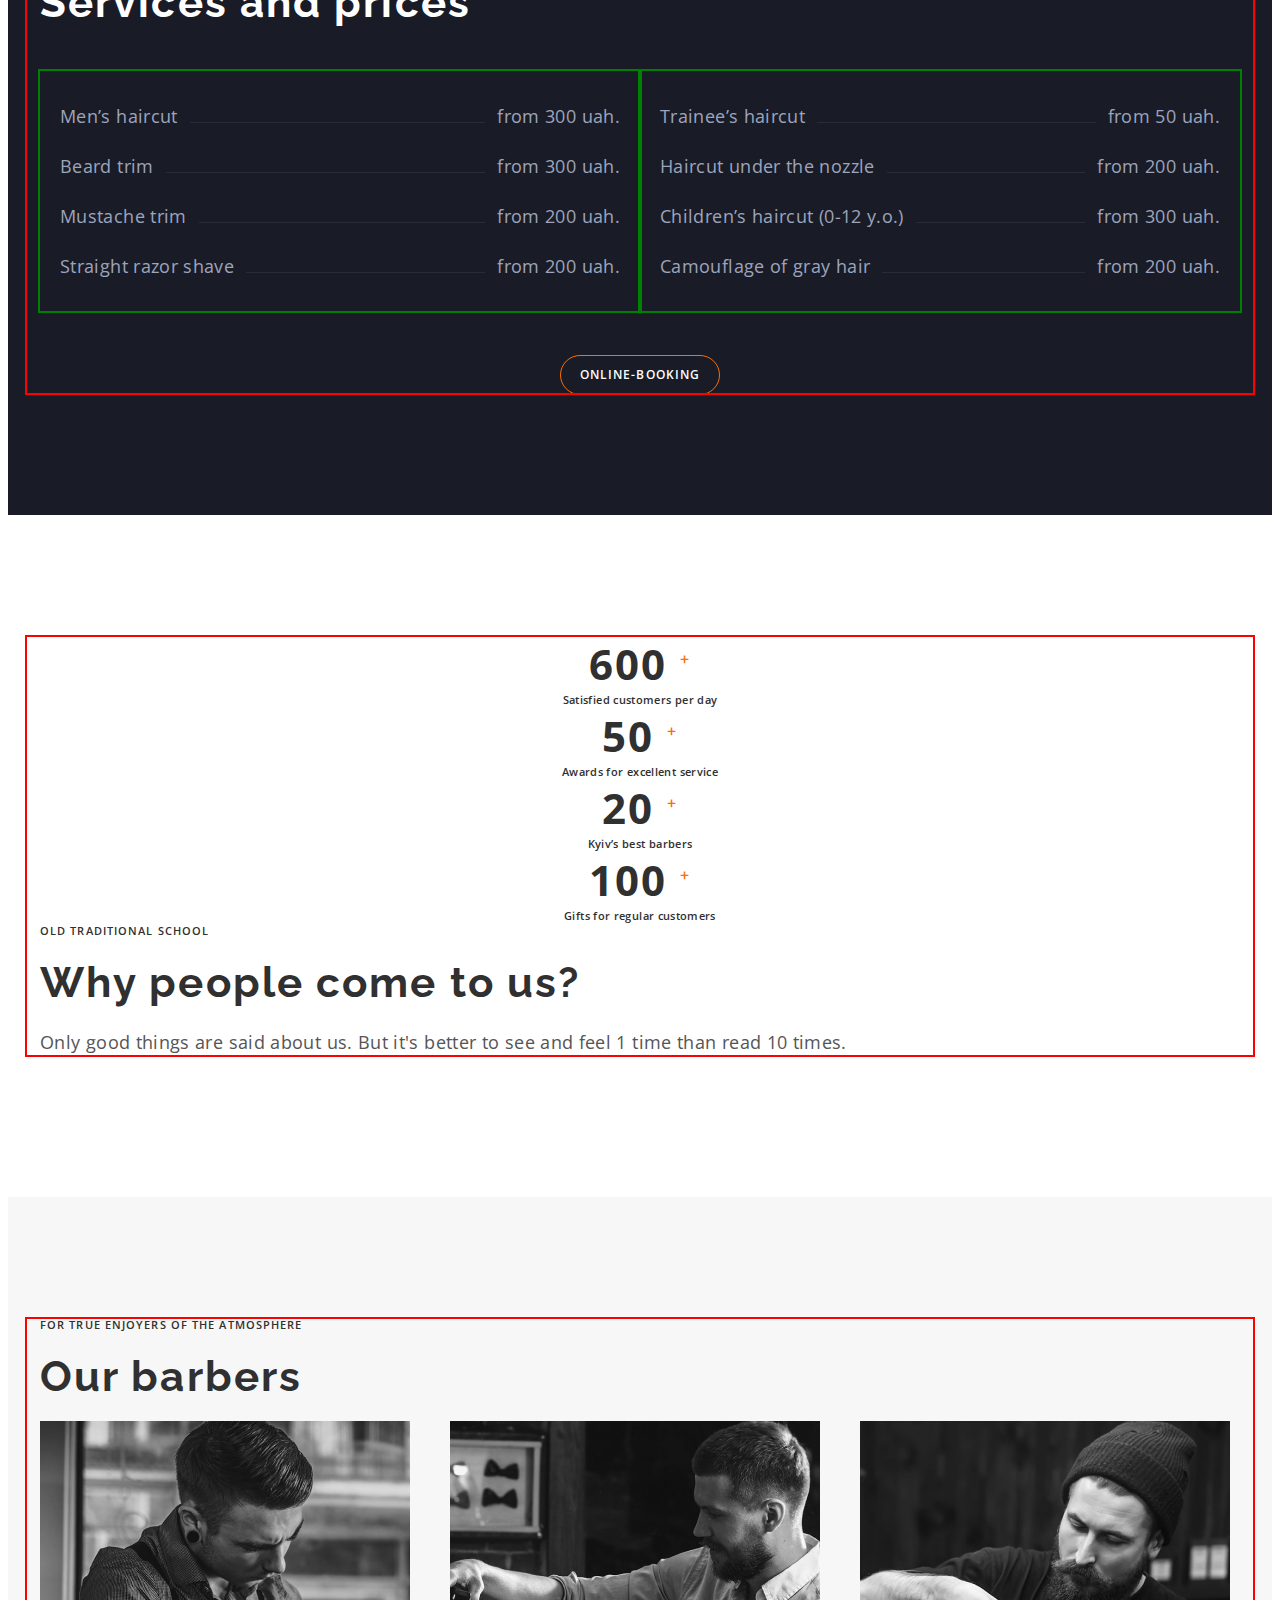
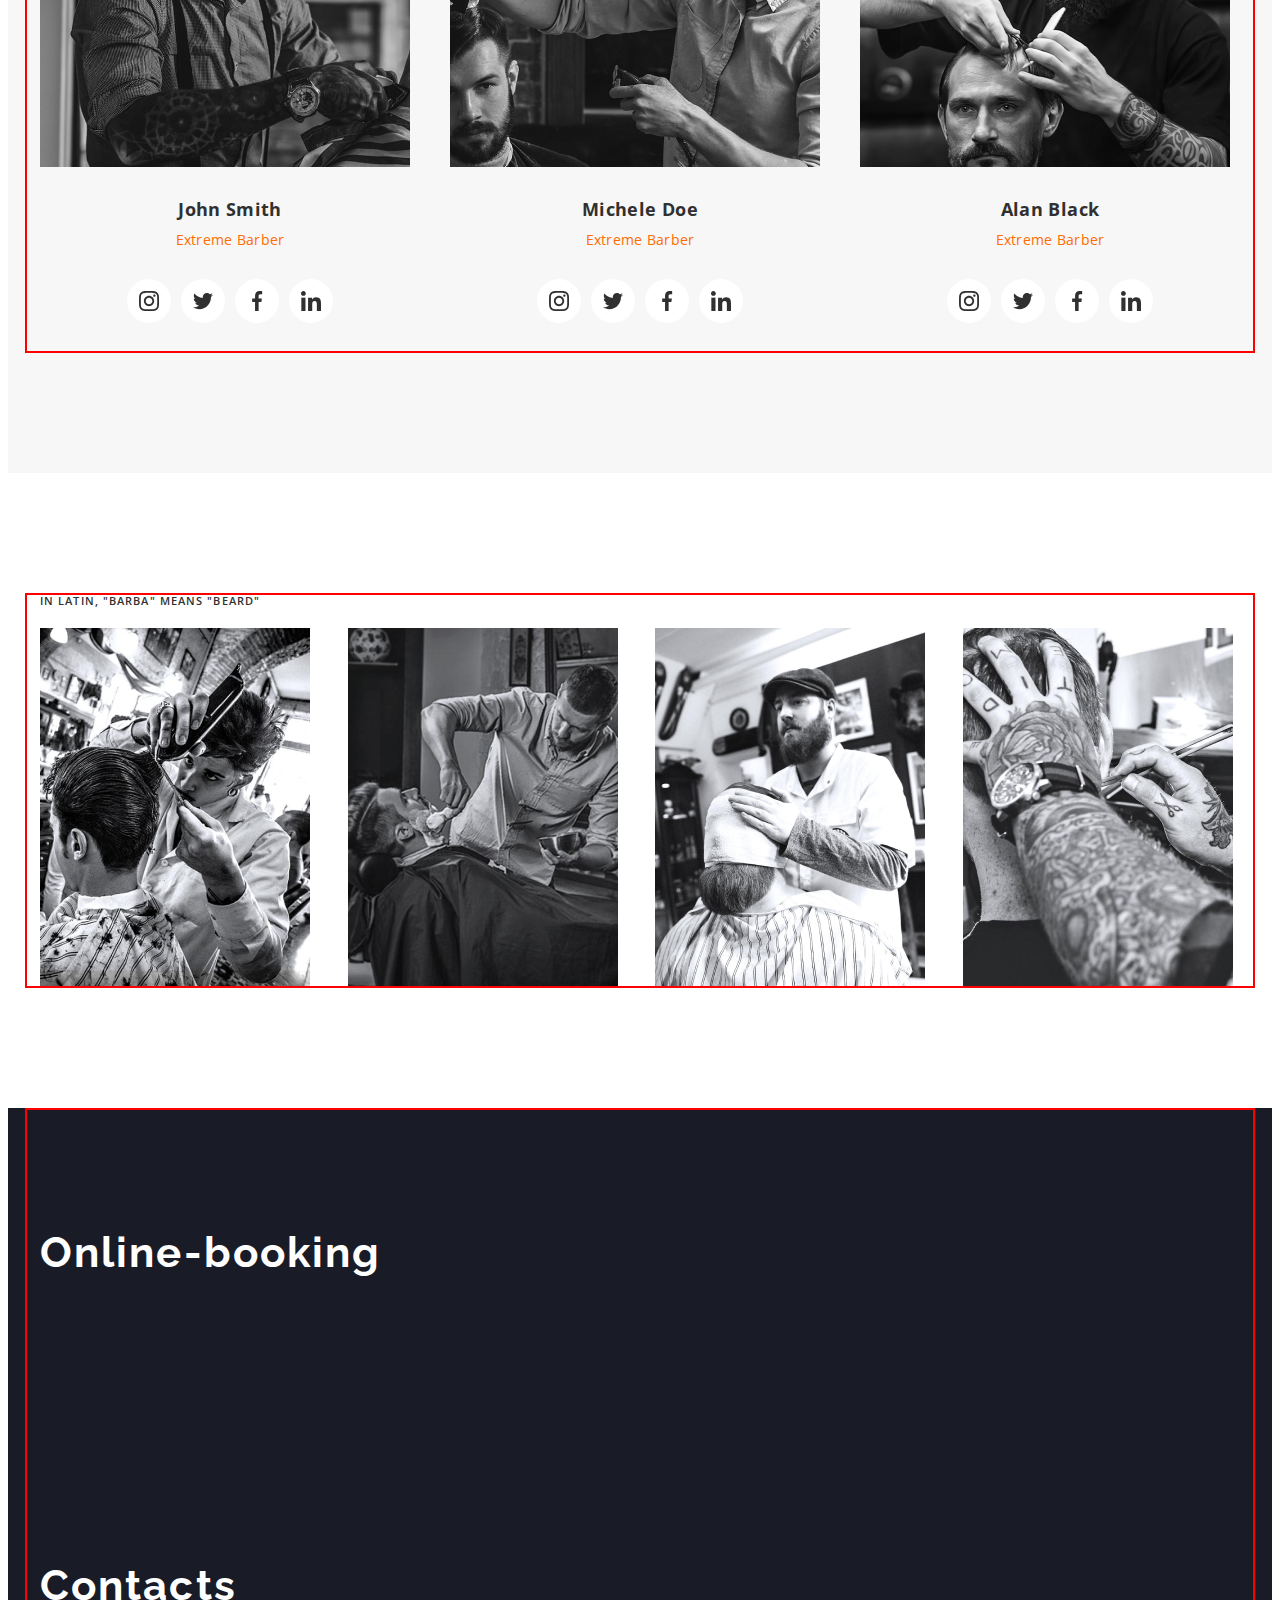
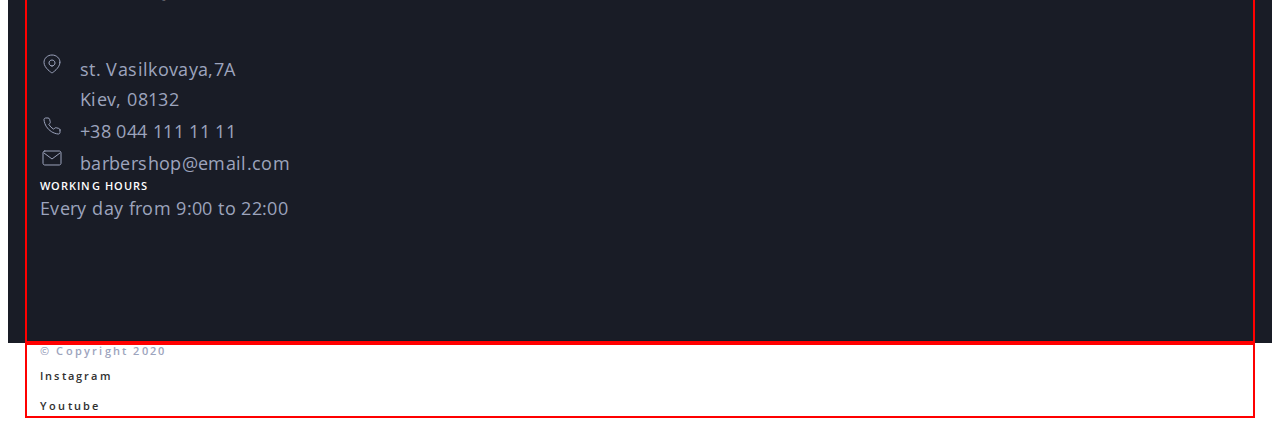
==== commit d1e22ea9: "add" ====
--- a/index.html
+++ b/index.html
@@ -27,7 +27,9 @@
     <header class="header">
         <div class="header-container container">
             <a class="header-link" href="">
-                <img class="header-logo" src="./images/header/logo.svg" alt="BarberSop logo" width="68" height="56" />
+                <svg width="69" height="55">
+                    <use href="./images/sprite.svg#icon-logo"></use>
+                </svg>
             </a>
             <nav class="header-nav">
                 <ul class="header-list list">
@@ -47,7 +49,7 @@
             </nav>
             <div class="header-group">
                 <a class="header-contact link" href="tel:+380441111111">+38 044 111 11 11</a>
-                <button class="btn btn-theme-dark" type="button">Online-booking</button>
+                <button class="btn btn-theme-dark" type="button" data-modal-open>Online-booking</button>
             </div>
         </div>
     </header>
@@ -181,87 +183,114 @@
                         <div class="team-wrapper">
                             <h3 class="team-name">John Smith</h3>
                             <p class="team-position">Extreme Barber</p>
+                            <ul class="social-list list">
+                                <li class="social-item">
+                                    <a href="" class="social-link">
+                                        <svg class="social-icon" width="20" height="20">
+                                            <use href="./images/sprite.svg#icon-instagram"></use>
+                                        </svg>
+                                    </a>
+                                </li>
+                                <li class="social-item">
+                                    <a href="" class="social-link">
+                                        <svg class="social-icon" width="20" height="20">
+                                            <use href="./images/sprite.svg#icon-twitter"></use>
+                                        </svg>
+                                    </a>
+                                </li>
+                                <li class="social-item">
+                                    <a href="" class="social-link">
+                                        <svg class="social-icon" width="20" height="20">
+                                            <use href="./images/sprite.svg#icon-facebook"></use>
+                                        </svg>
+                                    </a>
+                                </li>
+                                <li class="social-item">
+                                    <a href="" class="social-link">
+                                        <svg class="social-icon" width="20" height="20">
+                                            <use href="./images/sprite.svg#icon-linkedin"></use>
+                                        </svg>
+                                    </a>
+                                </li>
+                            </ul>
                         </div>
-                        <ul class="socials list">
-                            <li class="socials-item">
-                                <a class="socials-link link" href="https://instagram.com" target="_blank"
-                                    rel="noopener noreferrer" aria-label="Instagram">
-                                </a>
-                            </li>
-                            <li class="socials-item">
-                                <a class="socials-link link" href="https://twitter.com" aria-label="Twitter"
-                                    target="_blank" rel="noopener noreferrer">
-                                </a>
-                            </li>
-                            <li class="socials-item">
-                                <a class="socials-link link" href="https://facebook.com" aria-label="Facebook"
-                                    target="_blank" rel="noopener noreferrer">
-                                </a>
-                            </li>
-                            <li class="socials-item">
-                                <a class="socials-link link" href="https://linkedin.com" aria-label="LinkedIn"
-                                    target="_blank" rel="noopener noreferrer">
-                                </a>
-                            </li>
-                        </ul>
+
                     </li>
                     <li class="team-item card-set-item">
                         <img src="./images/team/master-2.jpg" alt="Michele Doe" width="370" height="346" />
                         <div class="team-wrapper">
                             <h3 class="team-name">Michele Doe</h3>
                             <p class="team-position">Extreme Barber</p>
+                            <ul class="social-list list">
+                                <li class="social-item">
+                                    <a href="" class="social-link">
+                                        <svg class="social-icon" width="20" height="20">
+                                            <use href="./images/sprite.svg#icon-instagram"></use>
+                                        </svg>
+                                    </a>
+                                </li>
+                                <li class="social-item">
+                                    <a href="" class="social-link">
+                                        <svg class="social-icon" width="20" height="20">
+                                            <use href="./images/sprite.svg#icon-twitter"></use>
+                                        </svg>
+                                    </a>
+                                </li>
+                                <li class="social-item">
+                                    <a href="" class="social-link">
+                                        <svg class="social-icon" width="20" height="20">
+                                            <use href="./images/sprite.svg#icon-facebook"></use>
+                                        </svg>
+                                    </a>
+                                </li>
+                                <li class="social-item">
+                                    <a href="" class="social-link">
+                                        <svg class="social-icon" width="20" height="20">
+                                            <use href="./images/sprite.svg#icon-linkedin"></use>
+                                        </svg>
+                                    </a>
+                                </li>
+                            </ul>
                         </div>
-                        <ul class="socials list">
-                            <li class="socials-item">
-                                <a class="socials-link link" href="https://instagram.com" target="_blank"
-                                    rel="noopener noreferrer" aria-label="Instagram">
-                                </a>
-                            </li>
-                            <li class="socials-item">
-                                <a class="socials-link link" href="https://twitter.com" aria-label="Twitter"
-                                    target="_blank" rel="noopener noreferrer">
-                                </a>
-                            </li>
-                            <li class="socials-item">
-                                <a class="socials-link link" href="https://facebook.com" aria-label="Facebook"
-                                    target="_blank" rel="noopener noreferrer">
-                                </a>
-                            </li>
-                            <li class="socials-item">
-                                <a class="socials-link link" href="https://linkedin.com" aria-label="LinkedIn"
-                                    target="_blank" rel="noopener noreferrer">
-                                </a>
-                            </li>
-                        </ul>
+
                     </li>
                     <li class="team-item card-set-item">
                         <img src="./images/team/master-3.jpg" alt="Alan Black" width="370" height="346" />
                         <div class="team-wrapper">
                             <h3 class="team-name">Alan Black</h3>
                             <p class="team-position">Extreme Barber</p>
+                            <ul class="social-list list">
+                                <li class="social-item">
+                                    <a href="" class="social-link">
+                                        <svg class="social-icon" width="20" height="20">
+                                            <use href="./images/sprite.svg#icon-instagram"></use>
+                                        </svg>
+                                    </a>
+                                </li>
+                                <li class="social-item">
+                                    <a href="" class="social-link">
+                                        <svg class="social-icon" width="20" height="20">
+                                            <use href="./images/sprite.svg#icon-twitter"></use>
+                                        </svg>
+                                    </a>
+                                </li>
+                                <li class="social-item">
+                                    <a href="" class="social-link">
+                                        <svg class="social-icon" width="20" height="20">
+                                            <use href="./images/sprite.svg#icon-facebook"></use>
+                                        </svg>
+                                    </a>
+                                </li>
+                                <li class="social-item">
+                                    <a href="" class="social-link">
+                                        <svg class="social-icon" width="20" height="20">
+                                            <use href="./images/sprite.svg#icon-linkedin"></use>
+                                        </svg>
+                                    </a>
+                                </li>
+                            </ul>
                         </div>
-                        <ul class="socials list">
-                            <li class="socials-item">
-                                <a class="socials-link link" href="https://instagram.com" target="_blank"
-                                    rel="noopener noreferrer" aria-label="Instagram">
-                                </a>
-                            </li>
-                            <li class="socials-item">
-                                <a class="socials-link link" href="https://twitter.com" aria-label="Twitter"
-                                    target="_blank" rel="noopener noreferrer">
-                                </a>
-                            </li>
-                            <li class="socials-item">
-                                <a class="socials-link link" href="https://facebook.com" aria-label="Facebook"
-                                    target="_blank" rel="noopener noreferrer">
-                                </a>
-                            </li>
-                            <li class="socials-item">
-                                <a class="socials-link link" href="https://linkedin.com" aria-label="LinkedIn"
-                                    target="_blank" rel="noopener noreferrer">
-                                </a>
-                            </li>
-                        </ul>
+
                     </li>
                 </ul>
             </div>
@@ -304,15 +333,23 @@
                             <li class="contacts-item">
                                 <a class="contacts-link link" href="https://goo.gl/maps/UgYU75aT7GZat5ea9"
                                     target="_blank" rel="noopener noreferrer">
-                                    st. Vasilkovaya, 7A <br />
+                                    <svg class="contact-icon" width="24" height="24">
+                                        <use href="./images/sprite.svg#icon-map-pin"></use>
+                                    </svg> st. Vasilkovaya,7A <br />
                                     Kiev, 08132
                                 </a>
                             </li>
                             <li class="contacts-item">
-                                <a class="contacts-link link" href="tel:+380441111111">+38 044 111 11 11 </a>
+                                <a class="contacts-link link" href="tel:+380441111111"><svg class="contact-icon"
+                                        width="24" height="24">
+                                        <use href="./images/sprite.svg#icon-phone"></use>
+                                    </svg>+38 044 111 11 11 </a>
                             </li>
                             <li class="contacts-item">
-                                <a class="contacts-link link" href="mailto:barbershop@email.com">barbershop@email.com
+                                <a class="contacts-link link" href="mailto:barbershop@email.com"><svg
+                                        class="contact-icon" width="24" height="24">
+                                        <use href="./images/sprite.svg#icon-mail"></use>
+                                    </svg>barbershop@email.com
                                 </a>
                             </li>
                         </ul>
@@ -342,6 +379,16 @@
             </ul>
         </div>
     </footer>
+    <div class="backdrop is-hidden" data-modal>
+        <div class="modal">
+            <button class="modal-close" data-modal-close>
+                <svg class="icon-close-btn" width="18" height="18">
+                    <use href="./images/sprite.svg#icon-close-black"></use>
+                </svg>
+            </button>
+        </div>
+    </div>
+    <script src="./js/modal.js"></script>
 </body>
 
 </html>--- a/css/style.css
+++ b/css/style.css
@@ -15,11 +15,10 @@
     /* BG colors */
     --dark-bg-cl: #191c26;
     --accent-bg-cl: #ff6c00;
+    --soc-bg: #fff;
 
     /* Others */
-    /* --btn-radius: 25px;
-    --indent: 30px;
-    --items: 3; */
+ --amimation-btn: 400ms ease-in-out;
 }
 
 /**
@@ -144,6 +143,7 @@
     border: 1px solid #ff6c00;
     border-radius: 25px;
     cursor: pointer;
+    transition: background-color var(--amimation-btn), color var(--amimation-btn);
 }
 
 .btn:hover,
@@ -210,7 +210,7 @@
     font-size: 12px;
     line-height: 1.33;
     letter-spacing: 0.1em;
-
+    transition: color 800ms ease;
     color: var(--light-txt-cl);
 }
 
@@ -243,6 +243,7 @@
     letter-spacing: 0.2em;
 
     color: #303030;
+    transition: color 250ms ease-in-out;
 }
 
 .media-link:hover,
@@ -403,6 +404,7 @@
     letter-spacing: 0.02em;
 
     color: var(--accent-txt-cl);
+    margin-bottom: 30px;
 }
 
 .team-wrapper {
@@ -410,8 +412,33 @@
 
 }
 
-.socials {
-    display: none;
+.social-list {
+    display: flex;
+    justify-content: center;
+    gap: 10px;
+}
+.social-item {
+    width: 44px;
+    height: 44px;
+}
+.social-link {
+    display: flex;
+    align-items: center;
+    justify-content: center;
+    background-color:var(--soc-bg) ;
+    border-radius: 50%;
+    width: 100%;
+    height: 100%;
+    color: var(--main-txt-cl);
+    transition: color 500ms ease-in;
+}
+.social-link:hover ,
+.social-link:focus  {
+    color: var(--accent-bg-cl);
+   
+}
+.social-icon {
+    fill: currentColor;
 }
 
 /**
@@ -443,8 +470,13 @@
 
 .contacts-link {
     color: var(--grey-cl);
-}
-
+        display: flex;
+            align-items: baseline;
+            gap: 16px;
+}
+.contacts-item:first-child .contact-icon {
+    margin-top: -30px;
+}
 .contacts-uppertitle {
     font-weight: 600;
     font-size: 11px;
@@ -458,6 +490,10 @@
 .contacts-schedule {
     color: var(--grey-cl);
 }
+.contact-icon {
+    fill: none;
+    stroke: var(--grey-cl);
+}
 
 /**
   |============================
@@ -471,4 +507,44 @@
     letter-spacing: 0.2em;
 
     color: var(--grey-cl);
+}
+.backdrop {
+    position: fixed;
+    left: 0;
+    top: 0;
+    width: 100%;
+    height: 100%;
+    opacity: 1;
+    background: rgba(0, 0, 0, 0.2);
+    transition: visibility 400ms ease, opacity 400ms ease;
+}
+.is-hidden.backdrop {
+visibility: hidden;
+    pointer-events:none;
+    opacity: 0;
+}
+.modal{
+    position: absolute;
+    left: 50%;
+    top: 50%;
+    transform: translate(-50%, -50%);
+    width: 528px;
+        height: 581px;
+        background-color: var(--light-txt-cl);
+        border-radius: 4px;
+}
+.modal-close{
+    position: absolute;
+    top: 8px;
+    right: 8px;
+    width: 30px;
+    height: 30px;
+    border-radius: 50%;
+    padding: 0;
+    background-color: transparent;
+    display: flex;
+    justify-content: center;
+    align-items: center;
+    border: 1px solid rgba(0, 0, 0, 0.1);
+
 }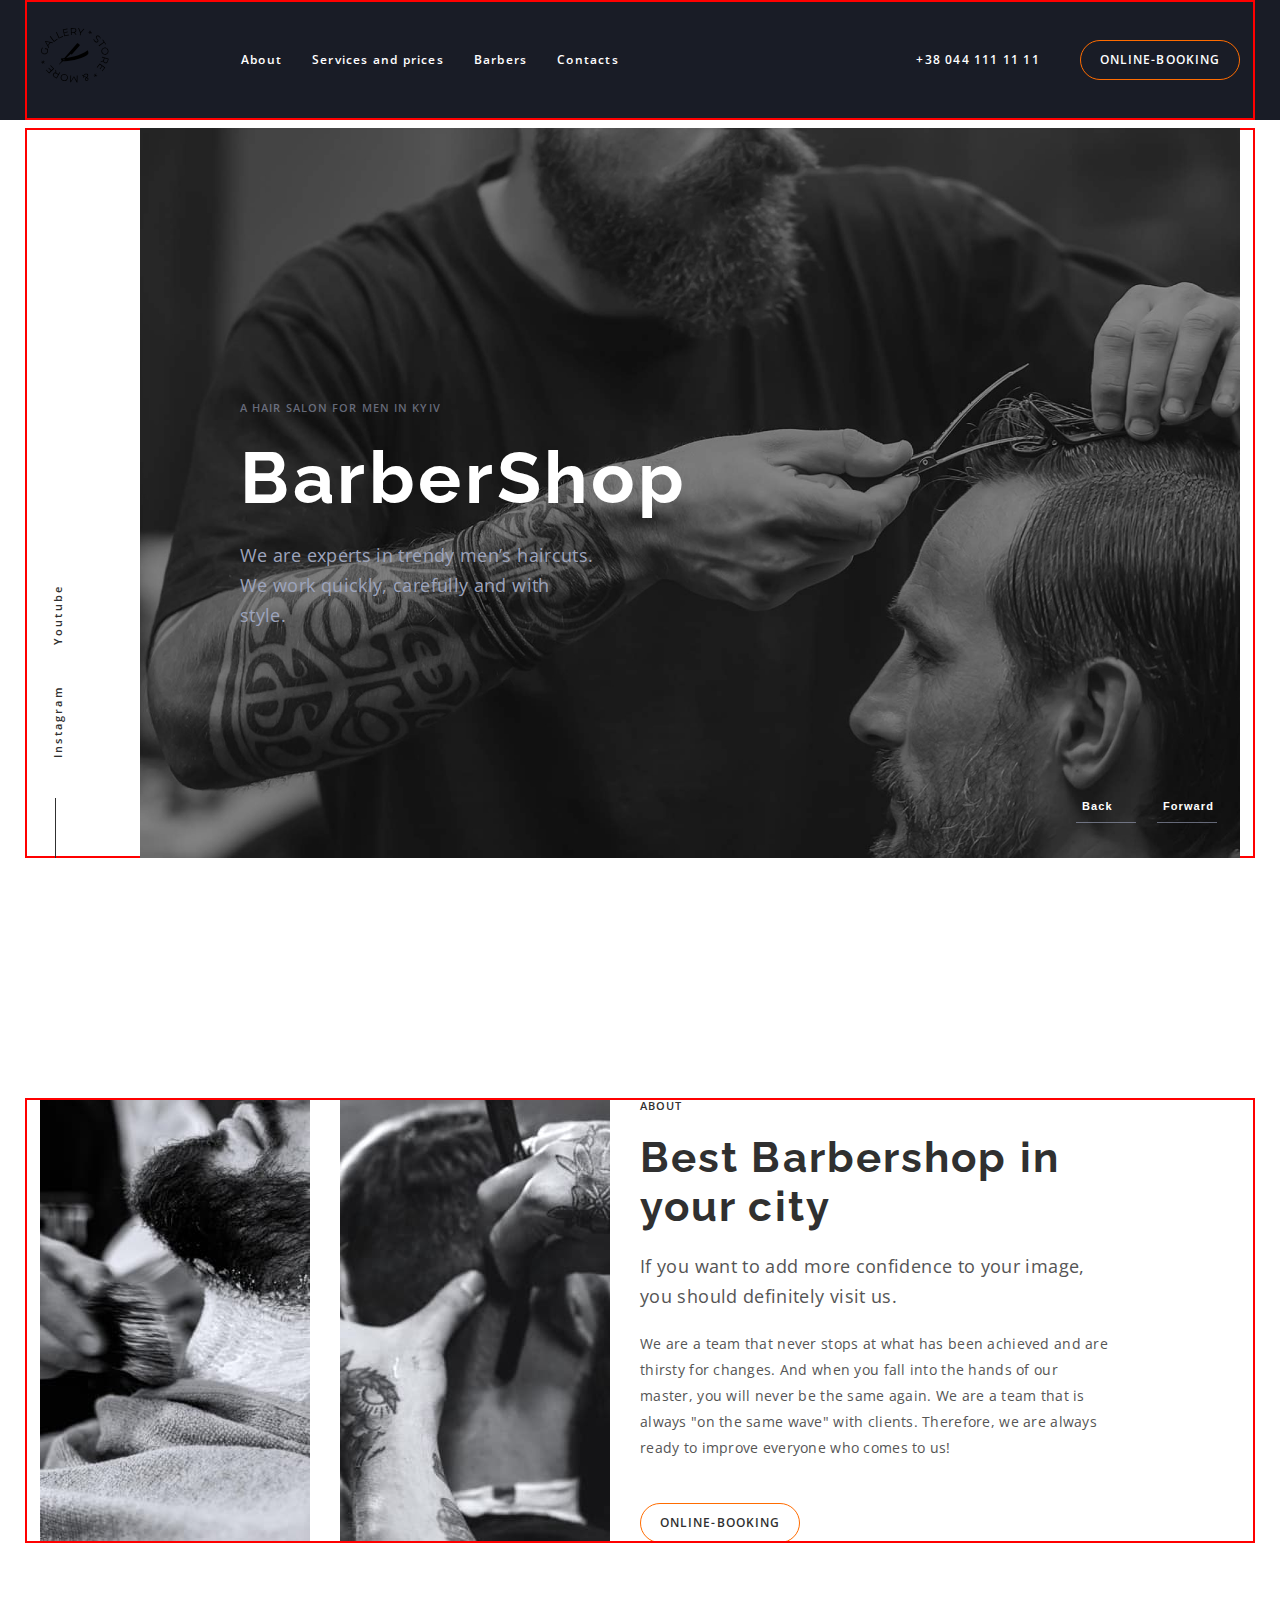
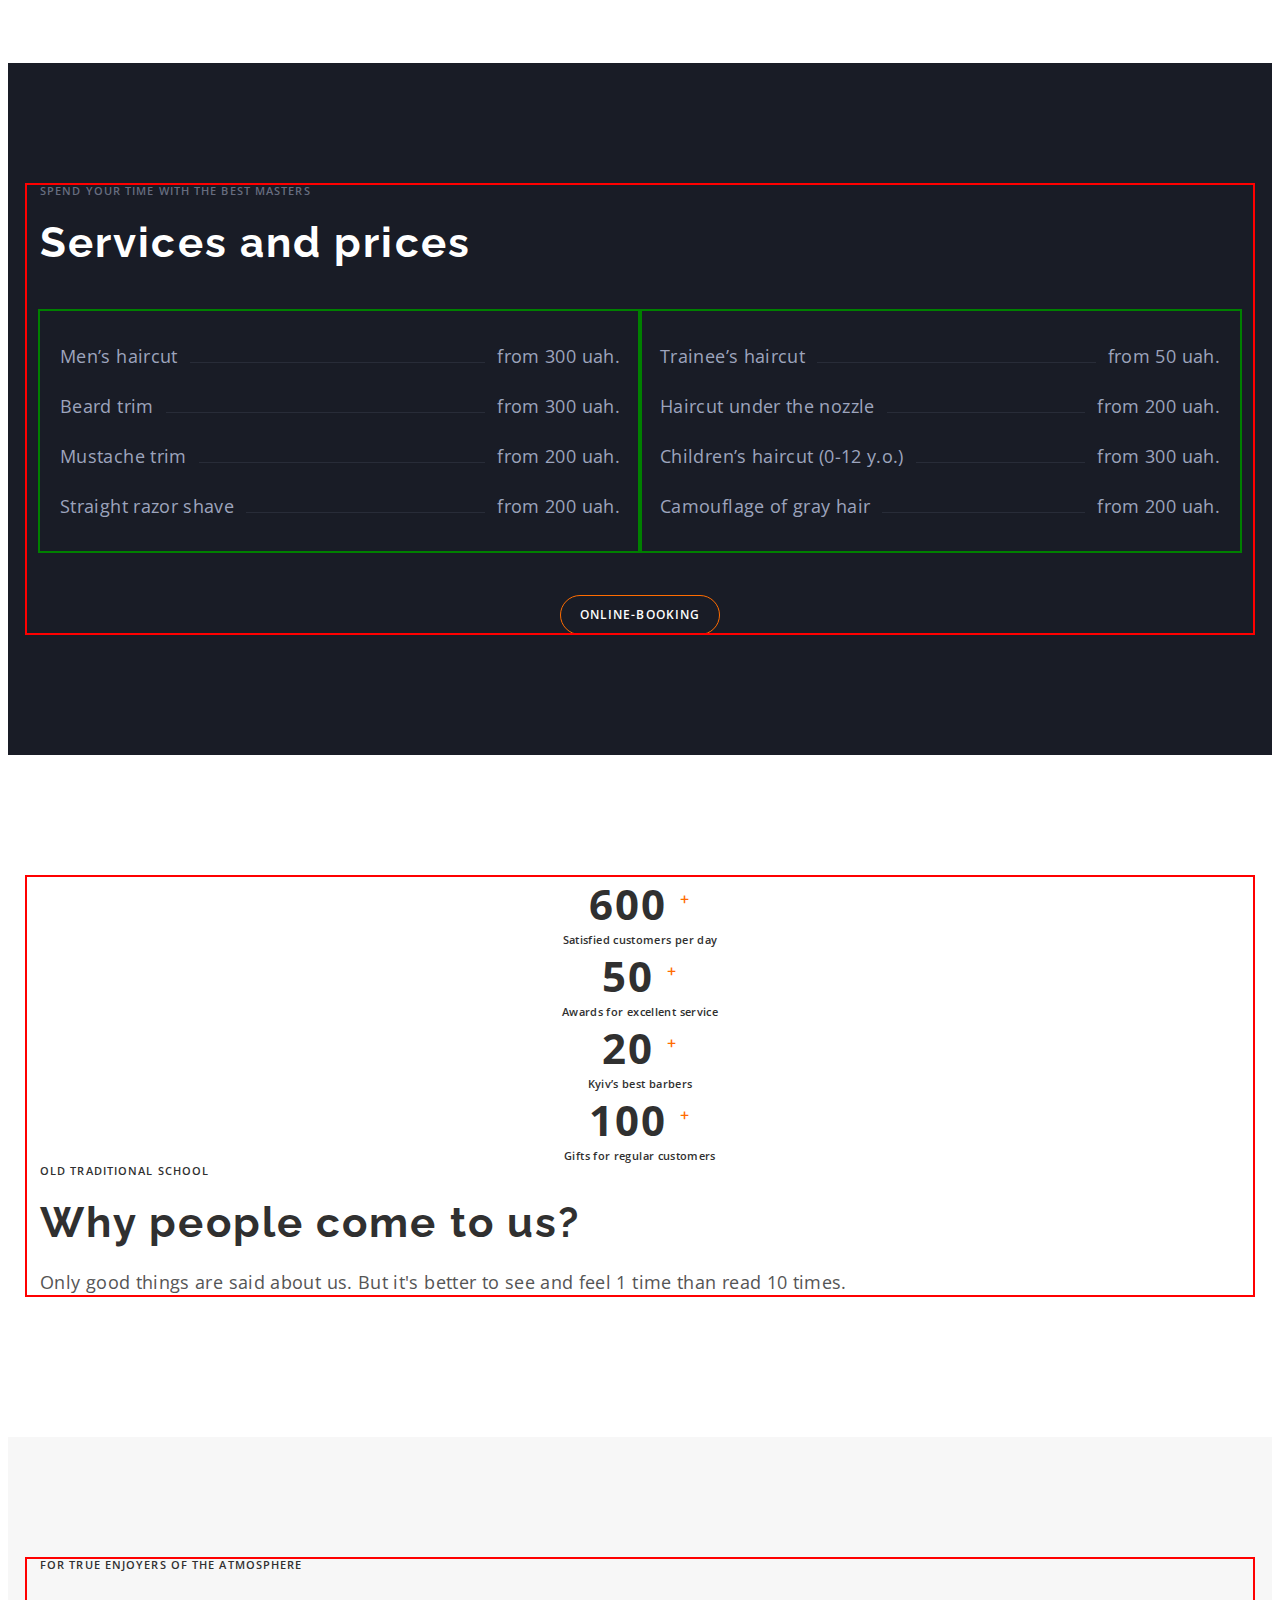
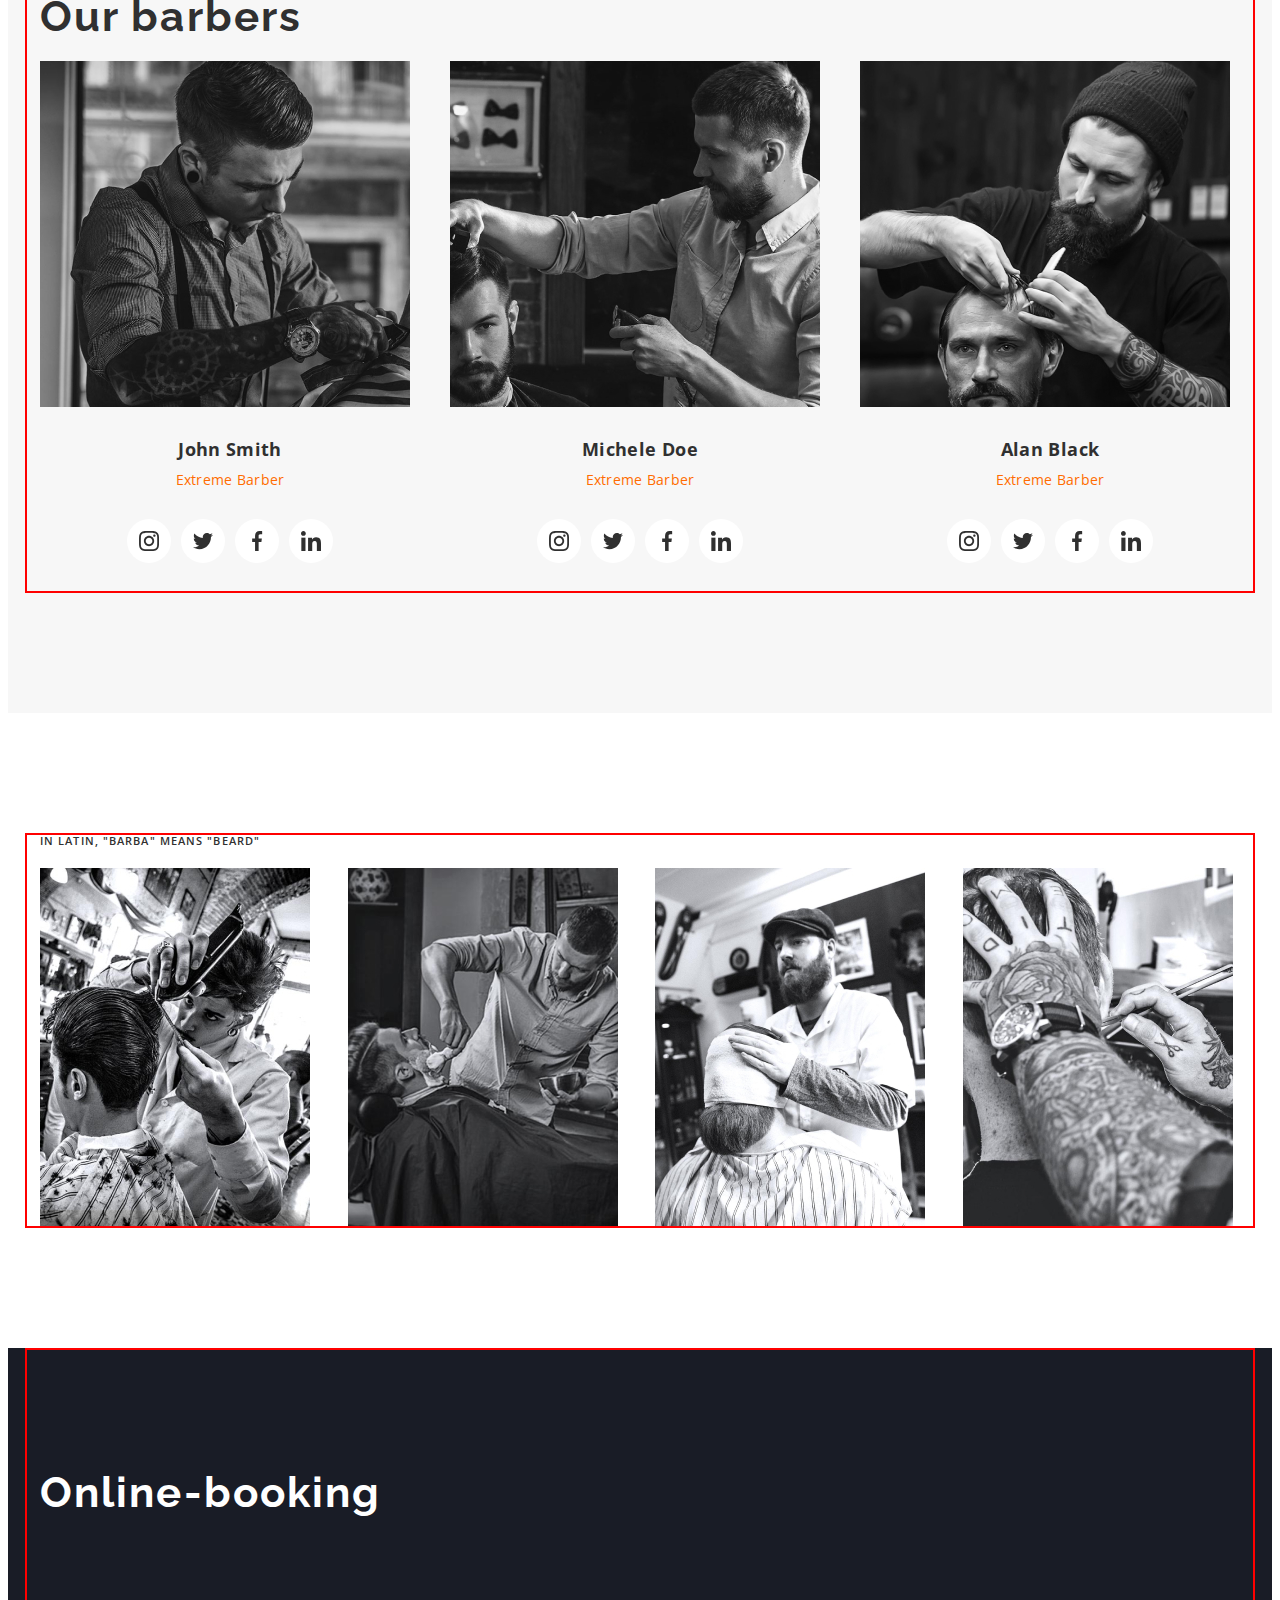
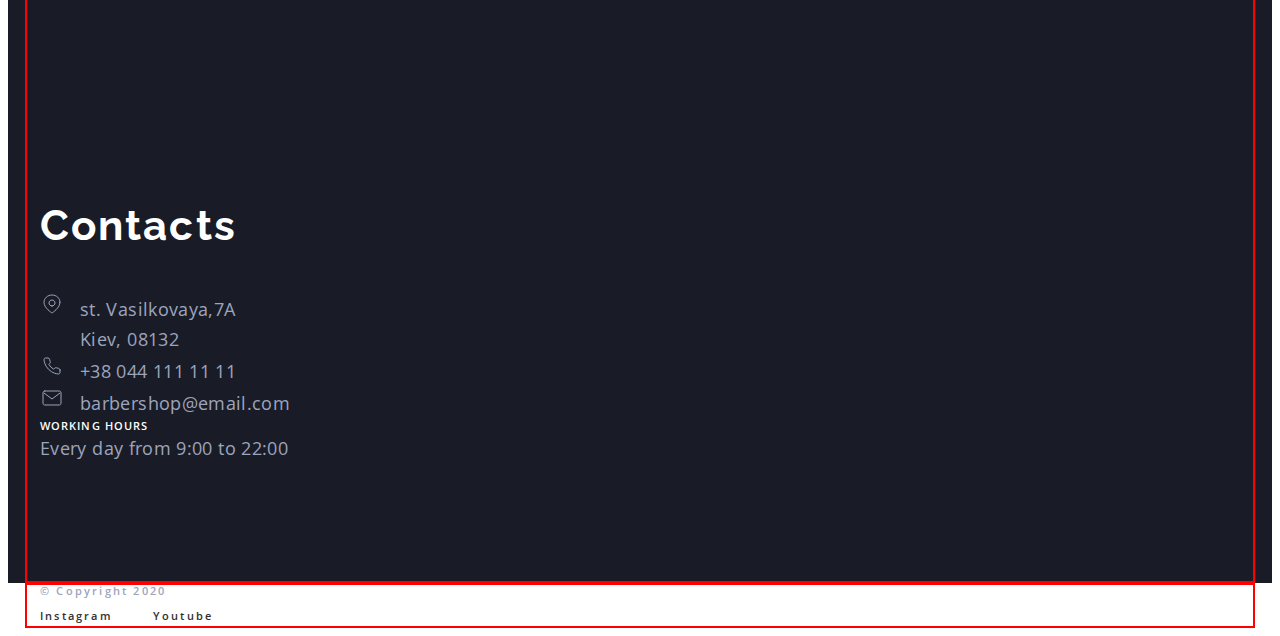
==== commit 84178ea4: "add" ====
--- a/index.html
+++ b/index.html
@@ -57,30 +57,34 @@
     <main>
         <!-- Hero section -->
         <section class="hero section">
-            <div class="container">
-                <ul class="media-list list">
-                    <li class="media-item">
-                        <a class="media-link link" href="">Instagram</a>
-                    </li>
-                    <li class="media-item">
-                        <a class="media-link link" href="">Youtube</a>
-                    </li>
-                </ul>
+            <div class="container hero-container">
+                <div class="hero-left-side">
+                    <ul class="media-list hero-media-list list">
+                        <li class="media-item">
+                            <a class="media-link link" href="">Instagram</a>
+                        </li>
+                        <li class="media-item">
+                            <a class="media-link link" href="">Youtube</a>
+                        </li>
+                    </ul>
+                </div>
+
                 <div class="hero-right-side">
                     <p class="uppertitle uppertitle-theme-dark">A hair salon for men in Kyiv</p>
                     <h1 class="main-title">BarberShop</h1>
                     <p class="hero-undertitle undertitle undertitle-theme-dark">
                         We are experts in trendy men’s haircuts. We work quickly, carefully and with style.
                     </p>
-                </div>
-                <ul class="slider-list list">
-                    <li class="slider-item">
-                        <button class="slider-btn" type="button">Back</button>
-                    </li>
-                    <li class="slider-item">
-                        <button class="slider-btn" type="button">Forward</button>
-                    </li>
-                </ul>
+                    <ul class="slider-list list">
+                        <li class="slider-item">
+                            <button class="slider-btn" type="button">Back</button>
+                        </li>
+                        <li class="slider-item">
+                            <button class="slider-btn" type="button">Forward</button>
+                        </li>
+                    </ul>
+                </div>
+
             </div>
         </section>
         <!-- About section -->
--- a/css/style.css
+++ b/css/style.css
@@ -179,6 +179,11 @@
 */
 .header {
     background-color: var(--dark-bg-cl);
+    position: fixed;
+    top: 0;
+        left: 0;
+        z-index: 10;
+        width: 100%;
 }
 
 .header-container {
@@ -232,8 +237,44 @@
   | Hero
   |============================
 */
-.hero {
-    background-color: #191c26;
+.hero-container {
+   
+display: flex;
+
+}
+.hero-left-side{
+        width: 100px;
+        display: flex;
+        align-items: flex-end;
+          
+}
+.hero-media-list {
+    transform: translateY(100%) rotate(-90deg);
+    transform-origin: left top;
+}
+.media-list {
+    display: flex;
+    align-items: center;
+    gap: 40px;
+}
+.hero-media-list::before{
+        content: '';
+            display: block;
+            width: 60px;
+            height: 1px;
+            background-color: #303030;
+}
+.hero-right-side {
+        position: relative;
+ background-color: #191c26;
+    background-image: url(../images/hero/Slider3.jpeg);
+    width: 1070px;
+    background-repeat: no-repeat;
+    background-size: cover;
+        padding-top: 272px;
+            padding-bottom: 208px;
+            padding-left: 100px;
+            background-position: center;
 }
 
 .media-link {
@@ -257,17 +298,36 @@
 
 .slider-btn {
     font-weight: 600;
-    font-size: 11px;
-    line-height: calc(15 / 11);
-    letter-spacing: 0.1em;
-
-    color: var(--light-txt-cl);
-
-    background-color: transparent;
-
-    cursor: pointer;
-}
-
+        font-size: 11px;
+        line-height: calc(15 / 11);
+        letter-spacing: 0.1em;
+    
+        color: var(--light-txt-cl);
+        position: relative;
+        background-color: transparent;
+        border: none;
+        cursor: pointer;
+}
+.slider-btn::after {
+    position: absolute;
+    content: "";
+    display: block;
+    height: 1px;
+    width: 60px;
+    background: rgba(157, 164, 189, 0.6);
+    left: 0;
+    bottom: -8px;
+}
+
+.slider-list {
+    position: absolute;
+        right: 20px;
+        bottom: 40px;
+        display: flex;
+        align-items: center;
+        justify-content: space-between;
+        width: 144px;
+}
 /**
   |============================
   | About
